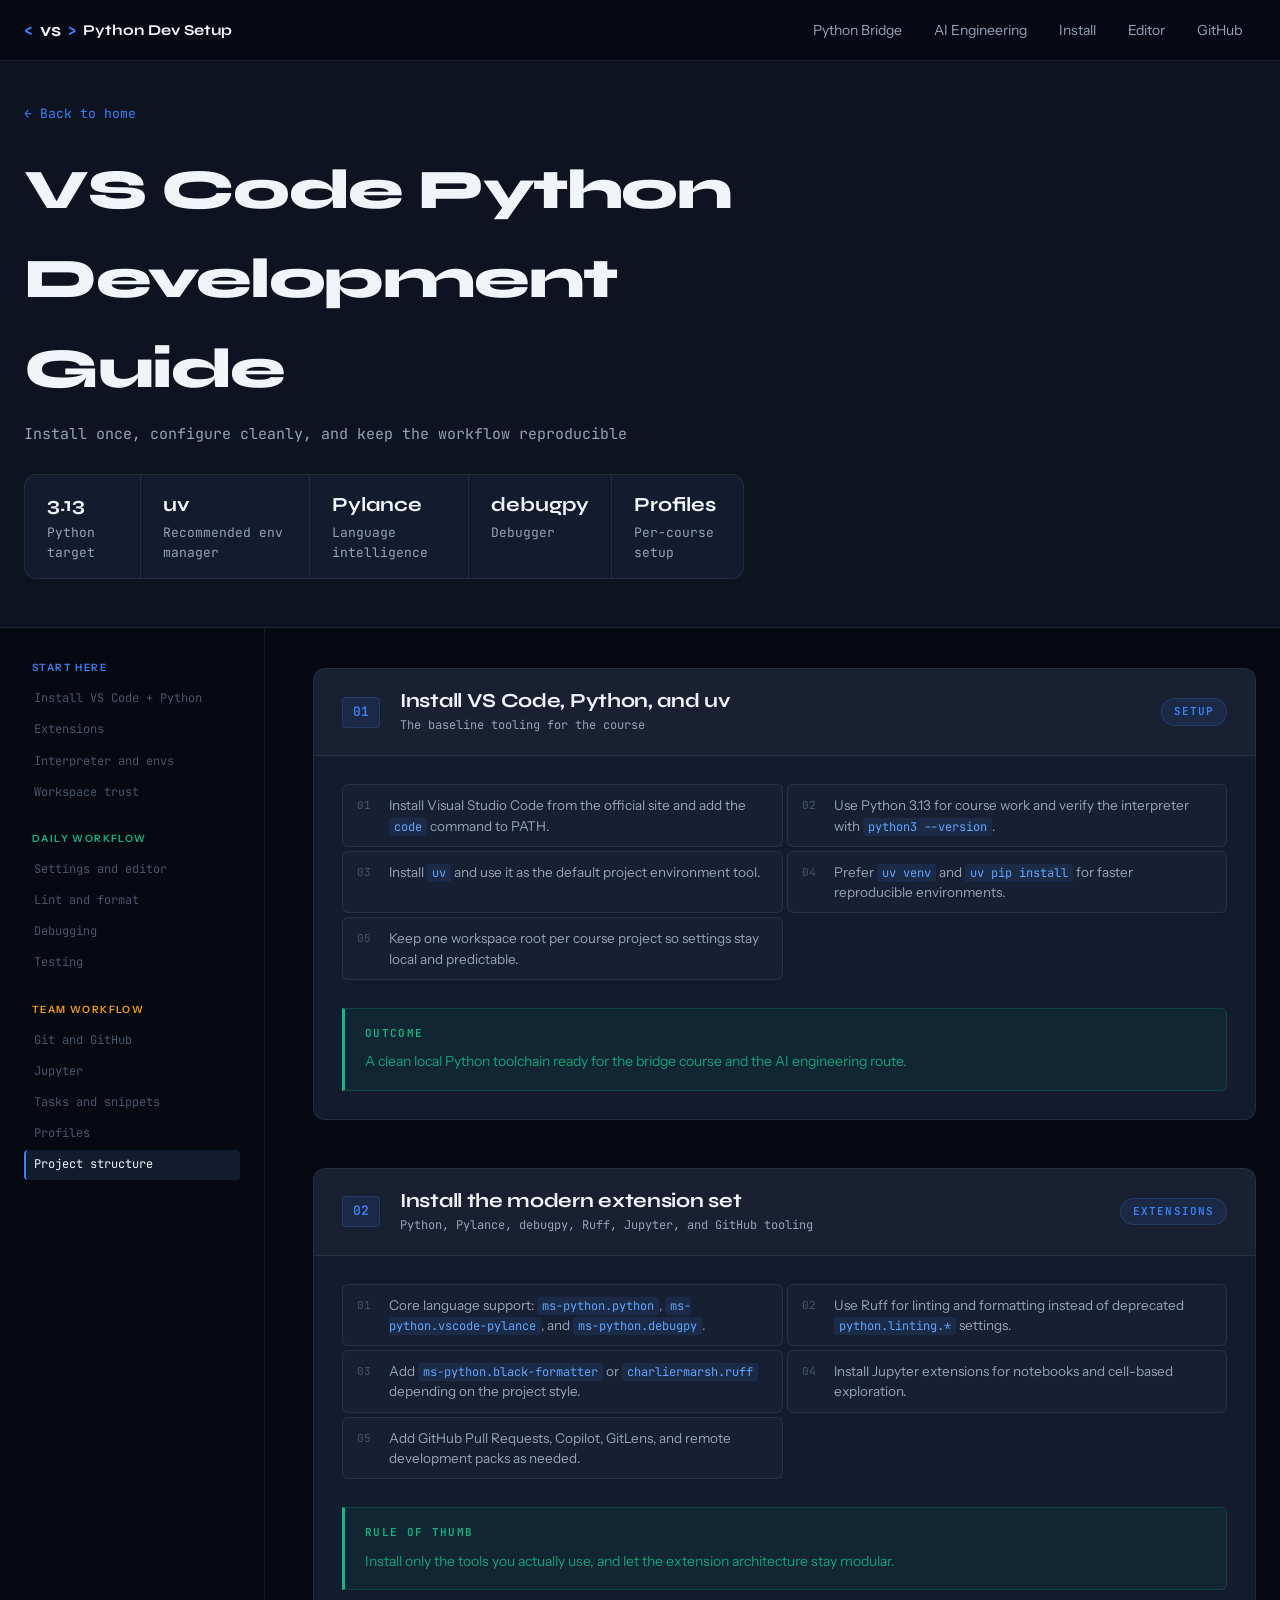
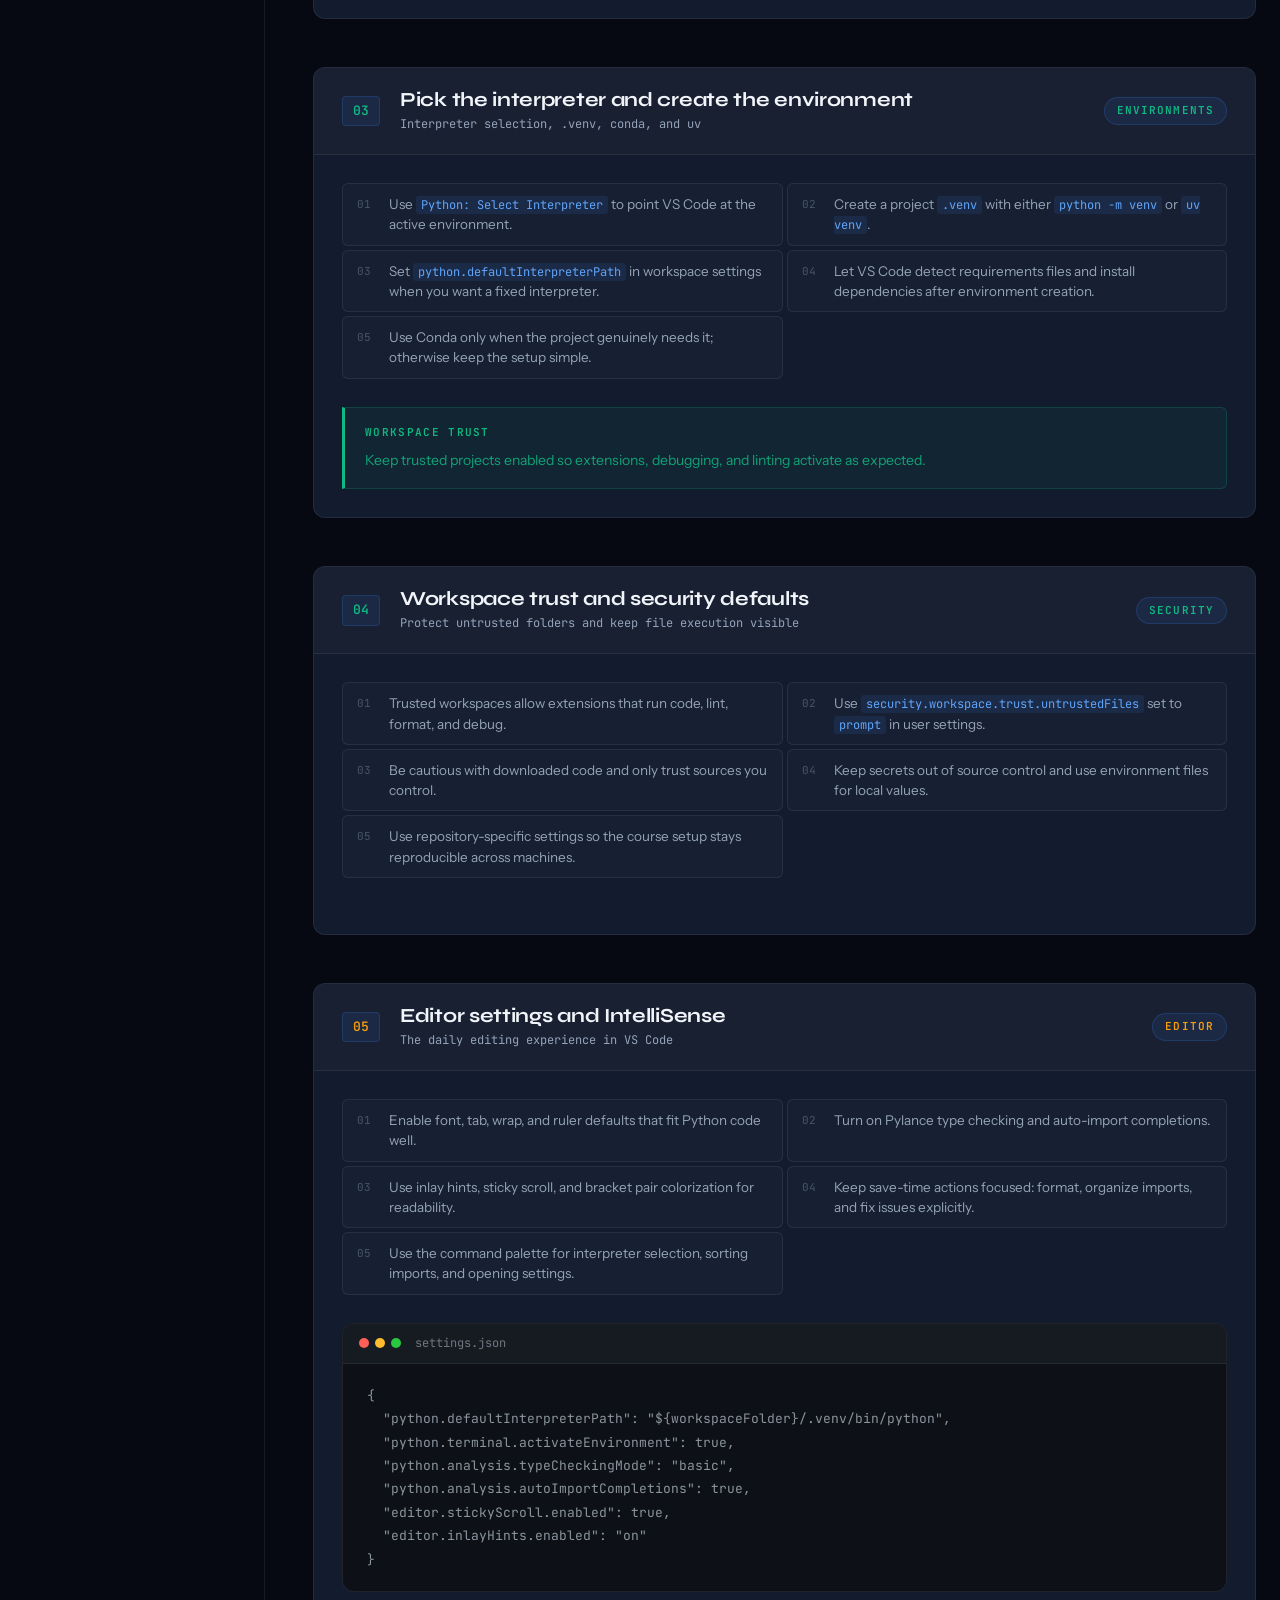
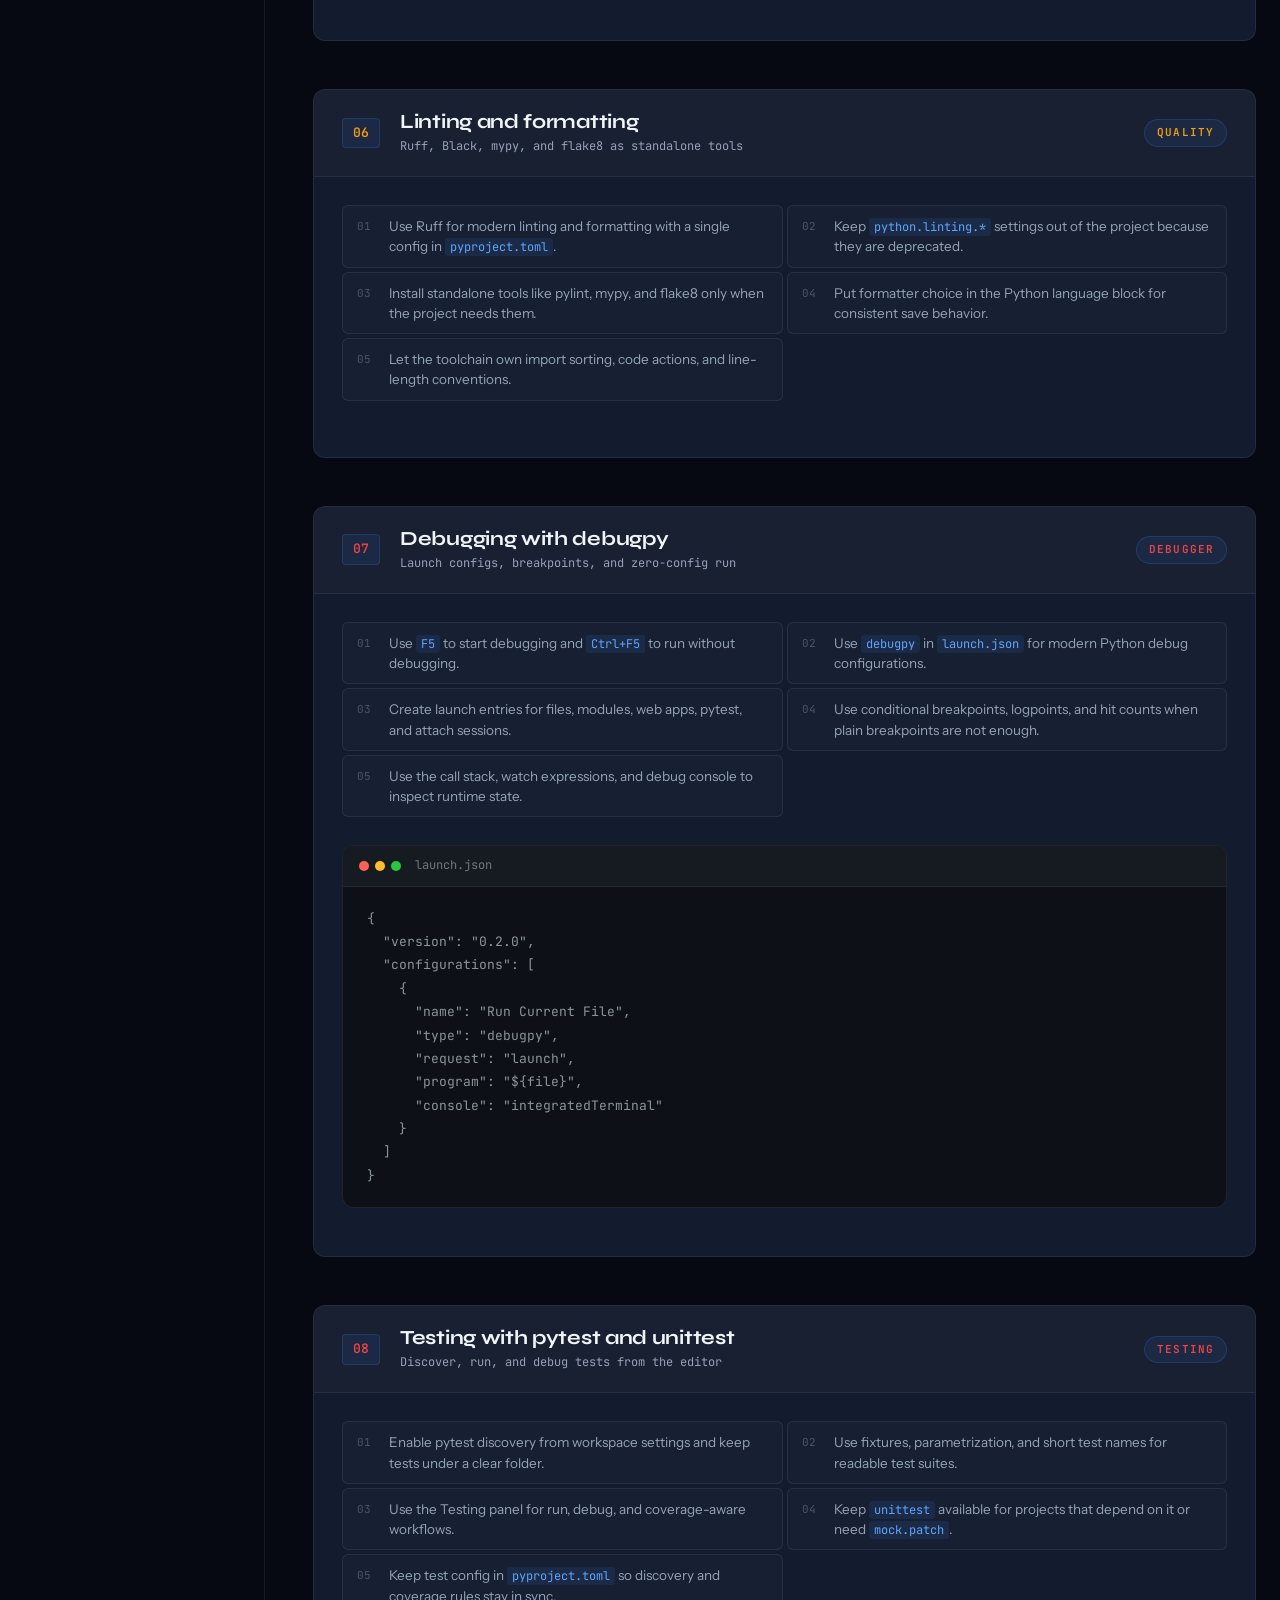
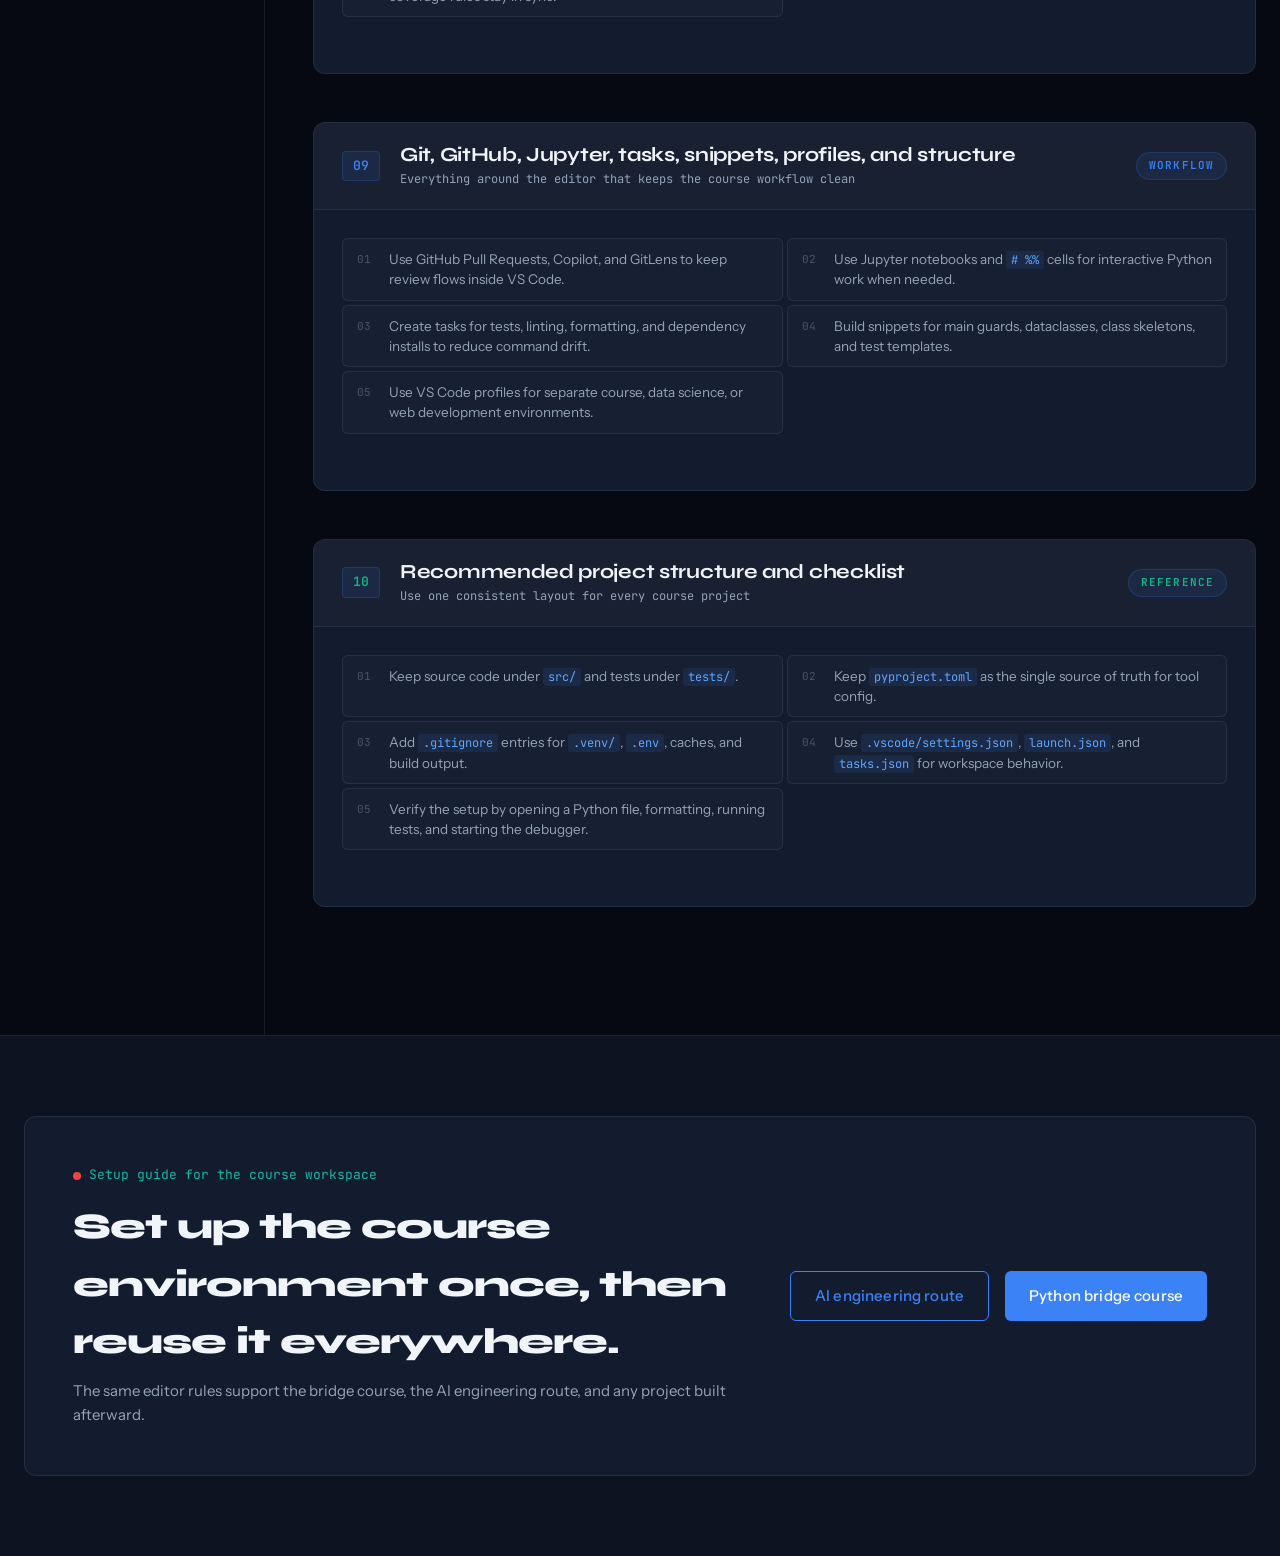
==== dev-setup/index.html @ 55ad2033 "Add AI engineering and setup routes" ====
<!DOCTYPE html>
<html lang="en">
<head>
  <meta charset="UTF-8" />
  <meta name="viewport" content="width=device-width, initial-scale=1.0" />
  <title>Development Setup Guide - VS Code and Python</title>
  <meta name="description" content="VS Code Python development setup guide covering installation, extensions, interpreter selection, settings, linting, formatting, debugging, testing, GitHub integration, Jupyter, tasks, snippets, profiles, and project structure." />
  <link rel="preconnect" href="https://fonts.googleapis.com" />
  <link href="https://fonts.googleapis.com/css2?family=Syne:wght@400;500;600;700;800&family=JetBrains+Mono:wght@300;400;500;600&family=Instrument+Sans:ital,wght@0,300;0,400;0,500;0,600;1,400&display=swap" rel="stylesheet" />
  <link rel="stylesheet" href="../styles.css" />
  <link rel="stylesheet" href="../curriculum.css" />
</head>
<body>

  <nav class="nav" id="nav">
    <div class="nav-inner">
      <a href="../index.html" class="nav-logo">
        <span class="logo-bracket">&lt;</span>vs<span class="logo-bracket">&gt;</span>
        <span class="logo-text">Python Dev Setup</span>
      </a>
      <ul class="nav-links">
        <li><a href="../index.html#curriculum">Python Bridge</a></li>
        <li><a href="../ai-engineering/">AI Engineering</a></li>
        <li><a href="#install">Install</a></li>
        <li><a href="#editor">Editor</a></li>
        <li><a href="#git">GitHub</a></li>
      </ul>
      <button class="hamburger" id="hamburger" aria-label="Toggle menu">
        <span></span><span></span><span></span>
      </button>
    </div>
  </nav>

  <div class="curr-hero">
    <div class="container">
      <div class="curr-hero-inner">
        <a href="../index.html" class="back-link">← Back to home</a>
        <h1>VS Code Python Development Guide</h1>
        <p>Install once, configure cleanly, and keep the workflow reproducible</p>
        <div class="curr-stats">
          <div class="cs"><span>3.13</span> Python target</div>
          <div class="cs"><span>uv</span> Recommended env manager</div>
          <div class="cs"><span>Pylance</span> Language intelligence</div>
          <div class="cs"><span>debugpy</span> Debugger</div>
          <div class="cs"><span>Profiles</span> Per-course setup</div>
        </div>
      </div>
    </div>
  </div>

  <div class="curr-layout">
    <aside class="curr-toc">
      <div class="toc-inner">
        <div class="toc-section">
          <div class="toc-pillar" style="--tc:#3B82F6">Start here</div>
          <a href="#install" class="toc-link">Install VS Code + Python</a>
          <a href="#extensions" class="toc-link">Extensions</a>
          <a href="#env" class="toc-link">Interpreter and envs</a>
          <a href="#trust" class="toc-link">Workspace trust</a>
        </div>
        <div class="toc-section">
          <div class="toc-pillar" style="--tc:#10B981">Daily workflow</div>
          <a href="#editor" class="toc-link">Settings and editor</a>
          <a href="#lint" class="toc-link">Lint and format</a>
          <a href="#debug" class="toc-link">Debugging</a>
          <a href="#test" class="toc-link">Testing</a>
        </div>
        <div class="toc-section">
          <div class="toc-pillar" style="--tc:#F59E0B">Team workflow</div>
          <a href="#git" class="toc-link">Git and GitHub</a>
          <a href="#jupyter" class="toc-link">Jupyter</a>
          <a href="#tasks" class="toc-link">Tasks and snippets</a>
          <a href="#profiles" class="toc-link">Profiles</a>
          <a href="#structure" class="toc-link">Project structure</a>
        </div>
      </div>
    </aside>

    <main class="curr-main">
      <div class="module" id="install">
        <div class="module-head" style="--mc:#3B82F6">
          <div class="mh-left">
            <span class="mh-num">01</span>
            <div>
              <h2>Install VS Code, Python, and uv</h2>
              <span class="mh-meta">The baseline tooling for the course</span>
            </div>
          </div>
          <span class="mh-badge" style="--mc:#3B82F6">Setup</span>
        </div>
        <div class="module-body">
          <div class="topic-list">
            <div class="topic-item"><span class="ti-n">01</span><span>Install Visual Studio Code from the official site and add the <code>code</code> command to PATH.</span></div>
            <div class="topic-item"><span class="ti-n">02</span><span>Use Python 3.13 for course work and verify the interpreter with <code>python3 --version</code>.</span></div>
            <div class="topic-item"><span class="ti-n">03</span><span>Install <code>uv</code> and use it as the default project environment tool.</span></div>
            <div class="topic-item"><span class="ti-n">04</span><span>Prefer <code>uv venv</code> and <code>uv pip install</code> for faster reproducible environments.</span></div>
            <div class="topic-item"><span class="ti-n">05</span><span>Keep one workspace root per course project so settings stay local and predictable.</span></div>
          </div>
          <div class="project-box"><div class="pb-title">Outcome</div><div class="pb-body">A clean local Python toolchain ready for the bridge course and the AI engineering route.</div></div>
        </div>
      </div>

      <div class="module" id="extensions">
        <div class="module-head" style="--mc:#3B82F6">
          <div class="mh-left">
            <span class="mh-num">02</span>
            <div>
              <h2>Install the modern extension set</h2>
              <span class="mh-meta">Python, Pylance, debugpy, Ruff, Jupyter, and GitHub tooling</span>
            </div>
          </div>
          <span class="mh-badge" style="--mc:#3B82F6">Extensions</span>
        </div>
        <div class="module-body">
          <div class="topic-list">
            <div class="topic-item"><span class="ti-n">01</span><span>Core language support: <code>ms-python.python</code>, <code>ms-python.vscode-pylance</code>, and <code>ms-python.debugpy</code>.</span></div>
            <div class="topic-item"><span class="ti-n">02</span><span>Use Ruff for linting and formatting instead of deprecated <code>python.linting.*</code> settings.</span></div>
            <div class="topic-item"><span class="ti-n">03</span><span>Add <code>ms-python.black-formatter</code> or <code>charliermarsh.ruff</code> depending on the project style.</span></div>
            <div class="topic-item"><span class="ti-n">04</span><span>Install Jupyter extensions for notebooks and cell-based exploration.</span></div>
            <div class="topic-item"><span class="ti-n">05</span><span>Add GitHub Pull Requests, Copilot, GitLens, and remote development packs as needed.</span></div>
          </div>
          <div class="project-box"><div class="pb-title">Rule of thumb</div><div class="pb-body">Install only the tools you actually use, and let the extension architecture stay modular.</div></div>
        </div>
      </div>

      <div class="module" id="env">
        <div class="module-head" style="--mc:#10B981">
          <div class="mh-left">
            <span class="mh-num">03</span>
            <div>
              <h2>Pick the interpreter and create the environment</h2>
              <span class="mh-meta">Interpreter selection, .venv, conda, and uv</span>
            </div>
          </div>
          <span class="mh-badge" style="--mc:#10B981">Environments</span>
        </div>
        <div class="module-body">
          <div class="topic-list">
            <div class="topic-item"><span class="ti-n">01</span><span>Use <code>Python: Select Interpreter</code> to point VS Code at the active environment.</span></div>
            <div class="topic-item"><span class="ti-n">02</span><span>Create a project <code>.venv</code> with either <code>python -m venv</code> or <code>uv venv</code>.</span></div>
            <div class="topic-item"><span class="ti-n">03</span><span>Set <code>python.defaultInterpreterPath</code> in workspace settings when you want a fixed interpreter.</span></div>
            <div class="topic-item"><span class="ti-n">04</span><span>Let VS Code detect requirements files and install dependencies after environment creation.</span></div>
            <div class="topic-item"><span class="ti-n">05</span><span>Use Conda only when the project genuinely needs it; otherwise keep the setup simple.</span></div>
          </div>
          <div class="project-box"><div class="pb-title">Workspace trust</div><div class="pb-body">Keep trusted projects enabled so extensions, debugging, and linting activate as expected.</div></div>
        </div>
      </div>

      <div class="module" id="trust">
        <div class="module-head" style="--mc:#10B981">
          <div class="mh-left">
            <span class="mh-num">04</span>
            <div>
              <h2>Workspace trust and security defaults</h2>
              <span class="mh-meta">Protect untrusted folders and keep file execution visible</span>
            </div>
          </div>
          <span class="mh-badge" style="--mc:#10B981">Security</span>
        </div>
        <div class="module-body">
          <div class="topic-list">
            <div class="topic-item"><span class="ti-n">01</span><span>Trusted workspaces allow extensions that run code, lint, format, and debug.</span></div>
            <div class="topic-item"><span class="ti-n">02</span><span>Use <code>security.workspace.trust.untrustedFiles</code> set to <code>prompt</code> in user settings.</span></div>
            <div class="topic-item"><span class="ti-n">03</span><span>Be cautious with downloaded code and only trust sources you control.</span></div>
            <div class="topic-item"><span class="ti-n">04</span><span>Keep secrets out of source control and use environment files for local values.</span></div>
            <div class="topic-item"><span class="ti-n">05</span><span>Use repository-specific settings so the course setup stays reproducible across machines.</span></div>
          </div>
        </div>
      </div>

      <div class="module" id="editor">
        <div class="module-head" style="--mc:#F59E0B">
          <div class="mh-left">
            <span class="mh-num">05</span>
            <div>
              <h2>Editor settings and IntelliSense</h2>
              <span class="mh-meta">The daily editing experience in VS Code</span>
            </div>
          </div>
          <span class="mh-badge" style="--mc:#F59E0B">Editor</span>
        </div>
        <div class="module-body">
          <div class="topic-list">
            <div class="topic-item"><span class="ti-n">01</span><span>Enable font, tab, wrap, and ruler defaults that fit Python code well.</span></div>
            <div class="topic-item"><span class="ti-n">02</span><span>Turn on Pylance type checking and auto-import completions.</span></div>
            <div class="topic-item"><span class="ti-n">03</span><span>Use inlay hints, sticky scroll, and bracket pair colorization for readability.</span></div>
            <div class="topic-item"><span class="ti-n">04</span><span>Keep save-time actions focused: format, organize imports, and fix issues explicitly.</span></div>
            <div class="topic-item"><span class="ti-n">05</span><span>Use the command palette for interpreter selection, sorting imports, and opening settings.</span></div>
          </div>
          <div class="code-block">
            <div class="cb-header"><span class="cb-dot r"></span><span class="cb-dot y"></span><span class="cb-dot g"></span><span class="cb-file">settings.json</span></div>
            <pre><code>{
  "python.defaultInterpreterPath": "${workspaceFolder}/.venv/bin/python",
  "python.terminal.activateEnvironment": true,
  "python.analysis.typeCheckingMode": "basic",
  "python.analysis.autoImportCompletions": true,
  "editor.stickyScroll.enabled": true,
  "editor.inlayHints.enabled": "on"
}</code></pre>
          </div>
        </div>
      </div>

      <div class="module" id="lint">
        <div class="module-head" style="--mc:#F59E0B">
          <div class="mh-left">
            <span class="mh-num">06</span>
            <div>
              <h2>Linting and formatting</h2>
              <span class="mh-meta">Ruff, Black, mypy, and flake8 as standalone tools</span>
            </div>
          </div>
          <span class="mh-badge" style="--mc:#F59E0B">Quality</span>
        </div>
        <div class="module-body">
          <div class="topic-list">
            <div class="topic-item"><span class="ti-n">01</span><span>Use Ruff for modern linting and formatting with a single config in <code>pyproject.toml</code>.</span></div>
            <div class="topic-item"><span class="ti-n">02</span><span>Keep <code>python.linting.*</code> settings out of the project because they are deprecated.</span></div>
            <div class="topic-item"><span class="ti-n">03</span><span>Install standalone tools like pylint, mypy, and flake8 only when the project needs them.</span></div>
            <div class="topic-item"><span class="ti-n">04</span><span>Put formatter choice in the Python language block for consistent save behavior.</span></div>
            <div class="topic-item"><span class="ti-n">05</span><span>Let the toolchain own import sorting, code actions, and line-length conventions.</span></div>
          </div>
        </div>
      </div>

      <div class="module" id="debug">
        <div class="module-head" style="--mc:#EF4444">
          <div class="mh-left">
            <span class="mh-num">07</span>
            <div>
              <h2>Debugging with debugpy</h2>
              <span class="mh-meta">Launch configs, breakpoints, and zero-config run</span>
            </div>
          </div>
          <span class="mh-badge" style="--mc:#EF4444">Debugger</span>
        </div>
        <div class="module-body">
          <div class="topic-list">
            <div class="topic-item"><span class="ti-n">01</span><span>Use <code>F5</code> to start debugging and <code>Ctrl+F5</code> to run without debugging.</span></div>
            <div class="topic-item"><span class="ti-n">02</span><span>Use <code>debugpy</code> in <code>launch.json</code> for modern Python debug configurations.</span></div>
            <div class="topic-item"><span class="ti-n">03</span><span>Create launch entries for files, modules, web apps, pytest, and attach sessions.</span></div>
            <div class="topic-item"><span class="ti-n">04</span><span>Use conditional breakpoints, logpoints, and hit counts when plain breakpoints are not enough.</span></div>
            <div class="topic-item"><span class="ti-n">05</span><span>Use the call stack, watch expressions, and debug console to inspect runtime state.</span></div>
          </div>
          <div class="code-block">
            <div class="cb-header"><span class="cb-dot r"></span><span class="cb-dot y"></span><span class="cb-dot g"></span><span class="cb-file">launch.json</span></div>
            <pre><code>{
  "version": "0.2.0",
  "configurations": [
    {
      "name": "Run Current File",
      "type": "debugpy",
      "request": "launch",
      "program": "${file}",
      "console": "integratedTerminal"
    }
  ]
}</code></pre>
          </div>
        </div>
      </div>

      <div class="module" id="test">
        <div class="module-head" style="--mc:#EF4444">
          <div class="mh-left">
            <span class="mh-num">08</span>
            <div>
              <h2>Testing with pytest and unittest</h2>
              <span class="mh-meta">Discover, run, and debug tests from the editor</span>
            </div>
          </div>
          <span class="mh-badge" style="--mc:#EF4444">Testing</span>
        </div>
        <div class="module-body">
          <div class="topic-list">
            <div class="topic-item"><span class="ti-n">01</span><span>Enable pytest discovery from workspace settings and keep tests under a clear folder.</span></div>
            <div class="topic-item"><span class="ti-n">02</span><span>Use fixtures, parametrization, and short test names for readable test suites.</span></div>
            <div class="topic-item"><span class="ti-n">03</span><span>Use the Testing panel for run, debug, and coverage-aware workflows.</span></div>
            <div class="topic-item"><span class="ti-n">04</span><span>Keep <code>unittest</code> available for projects that depend on it or need <code>mock.patch</code>.</span></div>
            <div class="topic-item"><span class="ti-n">05</span><span>Keep test config in <code>pyproject.toml</code> so discovery and coverage rules stay in sync.</span></div>
          </div>
        </div>
      </div>

      <div class="module" id="git">
        <div class="module-head" style="--mc:#3B82F6">
          <div class="mh-left">
            <span class="mh-num">09</span>
            <div>
              <h2>Git, GitHub, Jupyter, tasks, snippets, profiles, and structure</h2>
              <span class="mh-meta">Everything around the editor that keeps the course workflow clean</span>
            </div>
          </div>
          <span class="mh-badge" style="--mc:#3B82F6">Workflow</span>
        </div>
        <div class="module-body">
          <div class="topic-list">
            <div class="topic-item"><span class="ti-n">01</span><span>Use GitHub Pull Requests, Copilot, and GitLens to keep review flows inside VS Code.</span></div>
            <div class="topic-item"><span class="ti-n">02</span><span>Use Jupyter notebooks and <code># %%</code> cells for interactive Python work when needed.</span></div>
            <div class="topic-item"><span class="ti-n">03</span><span>Create tasks for tests, linting, formatting, and dependency installs to reduce command drift.</span></div>
            <div class="topic-item"><span class="ti-n">04</span><span>Build snippets for main guards, dataclasses, class skeletons, and test templates.</span></div>
            <div class="topic-item"><span class="ti-n">05</span><span>Use VS Code profiles for separate course, data science, or web development environments.</span></div>
          </div>
        </div>
      </div>

      <div class="module" id="structure">
        <div class="module-head" style="--mc:#10B981">
          <div class="mh-left">
            <span class="mh-num">10</span>
            <div>
              <h2>Recommended project structure and checklist</h2>
              <span class="mh-meta">Use one consistent layout for every course project</span>
            </div>
          </div>
          <span class="mh-badge" style="--mc:#10B981">Reference</span>
        </div>
        <div class="module-body">
          <div class="topic-list">
            <div class="topic-item"><span class="ti-n">01</span><span>Keep source code under <code>src/</code> and tests under <code>tests/</code>.</span></div>
            <div class="topic-item"><span class="ti-n">02</span><span>Keep <code>pyproject.toml</code> as the single source of truth for tool config.</span></div>
            <div class="topic-item"><span class="ti-n">03</span><span>Add <code>.gitignore</code> entries for <code>.venv/</code>, <code>.env</code>, caches, and build output.</span></div>
            <div class="topic-item"><span class="ti-n">04</span><span>Use <code>.vscode/settings.json</code>, <code>launch.json</code>, and <code>tasks.json</code> for workspace behavior.</span></div>
            <div class="topic-item"><span class="ti-n">05</span><span>Verify the setup by opening a Python file, formatting, running tests, and starting the debugger.</span></div>
          </div>
        </div>
      </div>
    </main>
  </div>

  <section class="curr-cta">
    <div class="container">
      <div class="cta-block">
        <div class="cta-left">
          <div class="cta-live"><span class="live-dot"></span>Setup guide for the course workspace</div>
          <h2 class="cta-title">Set up the course environment once, then reuse it everywhere.</h2>
          <p class="cta-sub">The same editor rules support the bridge course, the AI engineering route, and any project built afterward.</p>
        </div>
        <div class="cta-contacts">
          <a href="../ai-engineering/" class="btn btn-outline">AI engineering route</a>
          <a href="../curriculum.html" class="btn btn-primary">Python bridge course</a>
        </div>
      </div>
    </div>
  </section>

  <script src="../main.js"></script>
</body>
</html>
---- styles.css ----
/* ── RESET & BASE ─────────────────────────────────── */
*, *::before, *::after { box-sizing: border-box; margin: 0; padding: 0; }

:root {
  --bg:       #060912;
  --bg2:      #0D1321;
  --bg3:      #111827;
  --surface:  #131C2E;
  --surf2:    #1A2540;
  --blue:     #3B82F6;
  --blue2:    #60A5FA;
  --blue3:    #BFDBFE;
  --teal:     #14B8A6;
  --green:    #10B981;
  --amber:    #F59E0B;
  --red:      #EF4444;
  --purple:   #8B5CF6;
  --white:    #F1F5F9;
  --gray:     #94A3B8;
  --gray2:    #475569;
  --border:   rgba(255,255,255,0.07);
  --border2:  rgba(255,255,255,0.12);
  --font-sans: 'Instrument Sans', sans-serif;
  --font-display: 'Syne', sans-serif;
  --font-mono: 'JetBrains Mono', monospace;
  --radius:   12px;
  --radius-sm: 6px;
  --trans: 0.2s ease;
}

html { scroll-behavior: smooth; font-size: 16px; }

body {
  background: var(--bg);
  color: var(--white);
  font-family: var(--font-sans);
  font-weight: 400;
  line-height: 1.6;
  overflow-x: hidden;
}

.container {
  max-width: 1280px;
  margin: 0 auto;
  padding: 0 24px;
}

a { color: inherit; text-decoration: none; }

/* ── NAV ──────────────────────────────────────────── */
.nav {
  position: fixed;
  top: 0; left: 0; right: 0;
  z-index: 1000;
  background: rgba(6, 9, 18, 0.85);
  backdrop-filter: blur(20px);
  border-bottom: 1px solid var(--border);
  transition: background var(--trans);
}

.nav-inner {
  display: flex;
  align-items: center;
  justify-content: space-between;
  height: 60px;
  max-width: 1280px;
  margin: 0 auto;
  padding: 0 24px;
}

.nav-logo {
  font-family: var(--font-display);
  font-weight: 700;
  font-size: 18px;
  color: var(--white);
  display: flex;
  align-items: center;
  gap: 6px;
}
.logo-bracket { color: var(--blue); }
.logo-text { color: var(--white); font-size: 15px; }

.nav-links {
  display: flex;
  align-items: center;
  gap: 4px;
  list-style: none;
}
.nav-links a {
  font-size: 14px;
  color: var(--gray);
  padding: 6px 14px;
  border-radius: var(--radius-sm);
  transition: color var(--trans), background var(--trans);
}
.nav-links a:hover { color: var(--white); background: var(--surf2); }

.nav-cta {
  background: var(--blue) !important;
  color: var(--white) !important;
  font-weight: 500;
}
.nav-cta:hover { background: #2563EB !important; }

.hamburger {
  display: none;
  flex-direction: column;
  gap: 4px;
  background: none;
  border: none;
  cursor: pointer;
  padding: 6px;
}
.hamburger span {
  display: block;
  width: 22px;
  height: 2px;
  background: var(--white);
  border-radius: 2px;
  transition: var(--trans);
}

/* ── HERO ─────────────────────────────────────────── */
.hero {
  position: relative;
  min-height: 100vh;
  display: flex;
  align-items: center;
  padding: 100px 0 60px;
  overflow: hidden;
}

.hero-bg {
  position: absolute;
  inset: 0;
  z-index: 0;
}

.code-rain {
  position: absolute;
  inset: 0;
  opacity: 0.04;
  font-family: var(--font-mono);
  font-size: 13px;
  color: var(--blue);
  overflow: hidden;
  user-select: none;
  pointer-events: none;
}

.hero-gradient {
  position: absolute;
  inset: 0;
  background:
    radial-gradient(ellipse 60% 50% at 70% 50%, rgba(59,130,246,0.08) 0%, transparent 70%),
    radial-gradient(ellipse 40% 60% at 10% 80%, rgba(16,185,129,0.05) 0%, transparent 60%);
}

.hero > .container {
  position: relative;
  z-index: 1;
  display: grid;
  grid-template-columns: 1fr 1fr;
  gap: 60px;
  align-items: center;
  width: 100%;
  max-width: 1280px;
  padding: 0 24px;
  margin: 0 auto;
}

.hero-badge {
  display: inline-flex;
  align-items: center;
  gap: 8px;
  font-size: 13px;
  font-family: var(--font-mono);
  color: var(--teal);
  border: 1px solid rgba(20,184,166,0.3);
  background: rgba(20,184,166,0.08);
  padding: 6px 14px;
  border-radius: 20px;
  margin-bottom: 20px;
  letter-spacing: 0.04em;
}
.badge-dot {
  width: 8px; height: 8px;
  background: var(--teal);
  border-radius: 50%;
  animation: blink 2s ease-in-out infinite;
}
@keyframes blink { 0%,100%{opacity:1} 50%{opacity:0.3} }

.hero-title {
  font-family: var(--font-display);
  font-weight: 800;
  font-size: clamp(48px, 6vw, 80px);
  line-height: 0.95;
  letter-spacing: -2px;
  margin-bottom: 20px;
  color: var(--white);
}
.title-accent { color: var(--blue); }
.title-outline {
  -webkit-text-stroke: 2px var(--white);
  color: transparent;
}

.hero-sub {
  font-size: 17px;
  color: var(--gray);
  line-height: 1.7;
  max-width: 460px;
  margin-bottom: 32px;
}

.hero-stats {
  display: flex;
  align-items: center;
  gap: 0;
  margin-bottom: 32px;
  background: var(--surface);
  border: 1px solid var(--border);
  border-radius: var(--radius);
  overflow: hidden;
  width: fit-content;
}
.hstat {
  padding: 16px 24px;
  text-align: center;
}
.hstat-v {
  display: block;
  font-family: var(--font-display);
  font-weight: 800;
  font-size: 28px;
  color: var(--white);
  line-height: 1;
  margin-bottom: 2px;
}
.hstat-l {
  font-size: 11px;
  color: var(--gray);
  letter-spacing: 0.06em;
  text-transform: uppercase;
}
.hstat-div {
  width: 1px;
  height: 40px;
  background: var(--border);
  flex-shrink: 0;
}

.hero-ctas {
  display: flex;
  gap: 12px;
  flex-wrap: wrap;
}

/* ── CODE WINDOW ──────────────────────────────────── */
.hero-code {
  position: relative;
}

.code-window {
  background: #0D1117;
  border: 1px solid var(--border2);
  border-radius: var(--radius);
  overflow: hidden;
  box-shadow:
    0 0 0 1px rgba(59,130,246,0.1),
    0 40px 80px rgba(0,0,0,0.6);
}

.code-titlebar {
  display: flex;
  align-items: center;
  gap: 6px;
  padding: 12px 16px;
  background: #161B22;
  border-bottom: 1px solid rgba(255,255,255,0.06);
}
.dot { width: 12px; height: 12px; border-radius: 50%; }
.dot-r { background: #FF5F57; }
.dot-y { background: #FEBC2E; }
.dot-g { background: #28C840; }
.code-filename {
  margin-left: 8px;
  font-family: var(--font-mono);
  font-size: 12px;
  color: var(--gray);
}

.code-body {
  padding: 24px;
  font-family: var(--font-mono);
  font-size: 13px;
  line-height: 1.8;
  color: #8B949E;
  min-height: 320px;
  position: relative;
}
.code-body code { white-space: pre; }

.code-cursor {
  display: inline-block;
  width: 2px;
  height: 1.2em;
  background: var(--blue);
  animation: cursorBlink 1s step-end infinite;
  vertical-align: text-bottom;
  margin-left: 1px;
}
@keyframes cursorBlink { 0%,100%{opacity:1} 50%{opacity:0} }

/* Syntax highlighting in code blocks */
.kw  { color: #FF7B72; }
.fn  { color: #79C0FF; }
.st  { color: #A5D6FF; }
.cm  { color: #6E7681; font-style: italic; }
.num { color: #FFA657; }
.cl  { color: #FFA657; }

/* ── BUTTONS ──────────────────────────────────────── */
.btn {
  display: inline-flex;
  align-items: center;
  justify-content: center;
  padding: 12px 24px;
  border-radius: var(--radius-sm);
  font-size: 15px;
  font-weight: 500;
  font-family: var(--font-sans);
  cursor: pointer;
  transition: all var(--trans);
  border: none;
  letter-spacing: 0.01em;
}
.btn-primary {
  background: var(--blue);
  color: white;
}
.btn-primary:hover { background: #2563EB; transform: translateY(-1px); }
.btn-ghost {
  background: transparent;
  color: var(--white);
  border: 1px solid var(--border2);
}
.btn-ghost:hover { background: var(--surf2); }
.btn-outline {
  background: transparent;
  color: var(--blue);
  border: 1px solid var(--blue);
}
.btn-outline:hover { background: rgba(59,130,246,0.1); }
.btn-lg { padding: 14px 32px; font-size: 16px; }

/* ── TICKER ───────────────────────────────────────── */
.ticker-wrap {
  background: var(--surface);
  border-top: 1px solid var(--border);
  border-bottom: 1px solid var(--border);
  padding: 14px 0;
  overflow: hidden;
}
.ticker {
  display: flex;
  gap: 24px;
  white-space: nowrap;
  animation: ticker 40s linear infinite;
  font-family: var(--font-mono);
  font-size: 13px;
  color: var(--gray);
  letter-spacing: 0.04em;
}
.ticker-dot { color: var(--blue); }
@keyframes ticker { from { transform: translateX(0); } to { transform: translateX(-50%); } }

/* ── SECTIONS ─────────────────────────────────────── */
.section { padding: 100px 0; }
.section-dark { background: var(--bg2); }

.section-header {
  text-align: center;
  max-width: 640px;
  margin: 0 auto 64px;
}
.section-tag {
  font-family: var(--font-mono);
  font-size: 13px;
  color: var(--blue);
  letter-spacing: 0.1em;
  margin-bottom: 12px;
}
.section-title {
  font-family: var(--font-display);
  font-weight: 800;
  font-size: clamp(32px, 4vw, 48px);
  letter-spacing: -1px;
  color: var(--white);
  margin-bottom: 16px;
  line-height: 1.1;
}
.section-sub {
  font-size: 16px;
  color: var(--gray);
  line-height: 1.7;
}

/* ── PILLARS ──────────────────────────────────────── */
.pillars { display: flex; flex-direction: column; gap: 40px; }

.pillar-header {
  display: flex;
  align-items: center;
  gap: 20px;
  margin-bottom: 20px;
}
.pillar-num {
  font-family: var(--font-display);
  font-weight: 800;
  font-size: 48px;
  color: var(--pillar-color);
  opacity: 0.25;
  line-height: 1;
  min-width: 60px;
}
.pillar-info h3 {
  font-family: var(--font-display);
  font-weight: 700;
  font-size: 22px;
  color: var(--white);
  margin-bottom: 4px;
}
.pillar-info span {
  font-size: 13px;
  color: var(--gray);
  font-family: var(--font-mono);
}

.pillar-modules {
  display: grid;
  grid-template-columns: repeat(4, 1fr);
  gap: 12px;
  padding-left: 80px;
}

.module-card {
  display: flex;
  align-items: flex-start;
  gap: 12px;
  background: var(--surface);
  border: 1px solid var(--border);
  border-radius: var(--radius);
  padding: 16px;
  transition: all var(--trans);
  cursor: pointer;
}
.module-card:hover {
  border-color: var(--border2);
  background: var(--surf2);
  transform: translateY(-2px);
}
.mod-num {
  font-family: var(--font-mono);
  font-size: 11px;
  color: var(--blue);
  white-space: nowrap;
  padding-top: 2px;
  min-width: 28px;
}
.mod-title {
  font-size: 13px;
  font-weight: 500;
  color: var(--white);
  margin-bottom: 8px;
  line-height: 1.4;
}
.mod-tags {
  display: flex;
  flex-wrap: wrap;
  gap: 4px;
}
.mod-tags span {
  font-family: var(--font-mono);
  font-size: 10px;
  color: var(--gray);
  background: rgba(255,255,255,0.05);
  padding: 2px 6px;
  border-radius: 4px;
}

.curriculum-cta { text-align: center; margin-top: 48px; }

/* ── ROUTE CARDS ─────────────────────────────────── */
.route-grid {
  display: grid;
  grid-template-columns: repeat(3, 1fr);
  gap: 20px;
}
.route-card {
  display: block;
  background: var(--surface);
  border: 1px solid var(--border);
  border-radius: var(--radius);
  padding: 28px;
  transition: transform var(--trans), border-color var(--trans), background var(--trans);
}
.route-card:hover {
  transform: translateY(-2px);
  border-color: var(--border2);
  background: var(--surf2);
}
.route-card--featured {
  border-color: var(--blue);
  background: linear-gradient(135deg, rgba(59,130,246,0.08), var(--surface));
}
.route-eyebrow {
  font-family: var(--font-mono);
  font-size: 11px;
  letter-spacing: 0.12em;
  text-transform: uppercase;
  color: var(--blue);
  margin-bottom: 12px;
}
.route-title {
  font-family: var(--font-display);
  font-weight: 700;
  font-size: 22px;
  line-height: 1.2;
  color: var(--white);
  margin-bottom: 12px;
}
.route-copy {
  font-size: 14px;
  color: var(--gray);
  line-height: 1.65;
  margin-bottom: 18px;
}
.route-meta {
  font-family: var(--font-mono);
  font-size: 12px;
  color: var(--gray2);
}

/* ── DUNDER GRID ──────────────────────────────────── */
.dunder-grid {
  display: grid;
  grid-template-columns: repeat(auto-fit, minmax(280px, 1fr));
  gap: 20px;
}
.dunder-group {
  background: var(--surface);
  border: 1px solid var(--border);
  border-radius: var(--radius);
  padding: 20px;
}
.dg-label {
  font-family: var(--font-mono);
  font-size: 11px;
  letter-spacing: 0.12em;
  text-transform: uppercase;
  color: var(--amber);
  margin-bottom: 12px;
}
.dunder-pills {
  display: flex;
  flex-wrap: wrap;
  gap: 6px;
}
.dunder-pills span {
  font-family: var(--font-mono);
  font-size: 12px;
  color: var(--blue2);
  background: rgba(59,130,246,0.1);
  border: 1px solid rgba(59,130,246,0.2);
  padding: 4px 10px;
  border-radius: 4px;
  transition: all var(--trans);
}
.dunder-pills span:hover {
  background: rgba(59,130,246,0.2);
  color: var(--white);
}

/* ── TRAINERS ─────────────────────────────────────── */
.trainers-grid {
  display: grid;
  grid-template-columns: 1fr 1fr;
  gap: 28px;
}
.trainer-card {
  background: var(--surface);
  border: 1px solid var(--border);
  border-radius: var(--radius);
  padding: 32px;
  display: flex;
  gap: 24px;
  transition: border-color var(--trans);
}
.trainer-card:hover { border-color: var(--border2); }
.trainer-avatar {
  width: 72px;
  height: 72px;
  border-radius: 50%;
  display: flex;
  align-items: center;
  justify-content: center;
  font-family: var(--font-display);
  font-weight: 800;
  font-size: 22px;
  color: white;
  flex-shrink: 0;
}
.trainer-info h3 {
  font-family: var(--font-display);
  font-weight: 700;
  font-size: 20px;
  color: var(--white);
  margin-bottom: 4px;
}
.trainer-role {
  font-size: 14px;
  color: var(--blue);
  font-weight: 500;
  margin-bottom: 2px;
}
.trainer-exp {
  font-size: 13px;
  color: var(--gray);
  font-family: var(--font-mono);
  margin-bottom: 12px;
}
.trainer-bio {
  font-size: 14px;
  color: var(--gray);
  line-height: 1.6;
  margin-bottom: 16px;
}
.trainer-contact {
  display: flex;
  align-items: center;
  gap: 8px;
  font-family: var(--font-mono);
  font-size: 14px;
  color: var(--white);
}
.contact-icon { font-size: 14px; }

/* ── PRICING ──────────────────────────────────────── */
.pricing-grid {
  display: grid;
  grid-template-columns: 1fr 1fr 1fr;
  gap: 20px;
  align-items: start;
  margin-bottom: 24px;
}
.pricing-card {
  background: var(--surface);
  border: 1px solid var(--border);
  border-radius: var(--radius);
  padding: 32px;
  position: relative;
  transition: all var(--trans);
}
.pricing-card:hover { border-color: var(--border2); }
.pricing-card--featured {
  border-color: var(--blue);
  background: linear-gradient(135deg, rgba(59,130,246,0.08), var(--surface));
}
.pc-featured-badge {
  position: absolute;
  top: -12px;
  left: 50%;
  transform: translateX(-50%);
  background: var(--blue);
  color: white;
  font-size: 11px;
  font-weight: 600;
  padding: 4px 16px;
  border-radius: 20px;
  letter-spacing: 0.04em;
  white-space: nowrap;
}
.pc-tier {
  font-family: var(--font-mono);
  font-size: 12px;
  letter-spacing: 0.12em;
  text-transform: uppercase;
  color: var(--gray);
  margin-bottom: 12px;
}
.pc-price {
  font-family: var(--font-display);
  font-weight: 800;
  font-size: 40px;
  color: var(--white);
  margin-bottom: 4px;
}
.pc-emi {
  font-size: 13px;
  color: var(--gray);
  margin-bottom: 24px;
  font-family: var(--font-mono);
}
.pc-features {
  list-style: none;
  display: flex;
  flex-direction: column;
  gap: 10px;
  margin-bottom: 28px;
}
.pc-features li {
  font-size: 14px;
  color: var(--gray);
  padding-left: 18px;
  position: relative;
  line-height: 1.4;
}
.pc-features li::before {
  content: '→';
  position: absolute;
  left: 0;
  color: var(--blue);
  font-size: 12px;
}
.pricing-card--featured .pc-features li::before { color: var(--teal); }

.isa-note {
  text-align: center;
  font-family: var(--font-mono);
  font-size: 13px;
  color: var(--teal);
  border: 1px dashed rgba(20,184,166,0.4);
  background: rgba(20,184,166,0.05);
  padding: 12px 24px;
  border-radius: var(--radius-sm);
}

/* ── CONTACT CTA ──────────────────────────────────── */
.cta-block {
  background: var(--surface);
  border: 1px solid var(--border);
  border-radius: var(--radius);
  padding: 48px;
  display: flex;
  justify-content: space-between;
  align-items: center;
  gap: 40px;
}
.cta-live {
  display: flex;
  align-items: center;
  gap: 8px;
  font-family: var(--font-mono);
  font-size: 13px;
  color: var(--teal);
  margin-bottom: 12px;
}
.live-dot {
  width: 8px; height: 8px;
  background: var(--red);
  border-radius: 50%;
  animation: livePulse 1.5s ease-in-out infinite;
}
@keyframes livePulse { 0%,100%{box-shadow:0 0 0 0 rgba(239,68,68,0.4)} 50%{box-shadow:0 0 0 8px rgba(239,68,68,0)} }

.cta-title {
  font-family: var(--font-display);
  font-weight: 800;
  font-size: 36px;
  letter-spacing: -1px;
  color: var(--white);
  margin-bottom: 8px;
}
.cta-sub { font-size: 15px; color: var(--gray); }
.cta-contacts { display: flex; gap: 16px; flex-shrink: 0; }
.contact-card {
  display: flex;
  align-items: center;
  gap: 14px;
  background: var(--surf2);
  border: 1px solid var(--border2);
  border-radius: var(--radius);
  padding: 16px 20px;
}
.cc-avatar {
  width: 44px; height: 44px;
  border-radius: 50%;
  display: flex;
  align-items: center;
  justify-content: center;
  font-family: var(--font-display);
  font-weight: 700;
  font-size: 15px;
  color: white;
  flex-shrink: 0;
}
.cc-name {
  font-size: 13px;
  font-weight: 500;
  color: var(--white);
  margin-bottom: 4px;
}
.cc-phone {
  font-family: var(--font-mono);
  font-size: 14px;
  font-weight: 600;
  color: var(--blue2);
  transition: color var(--trans);
}
.cc-phone:hover { color: var(--white); }

/* ── FOOTER ───────────────────────────────────────── */
.footer {
  background: var(--bg2);
  border-top: 1px solid var(--border);
  padding: 32px 0;
}
.footer-inner {
  display: flex;
  align-items: center;
  justify-content: space-between;
  gap: 24px;
  flex-wrap: wrap;
}
.footer-brand {
  font-family: var(--font-display);
  font-weight: 700;
  font-size: 15px;
  color: var(--white);
}
.footer-links { display: flex; gap: 4px; }
.footer-links a {
  font-size: 14px;
  color: var(--gray);
  padding: 4px 12px;
  border-radius: 4px;
  transition: color var(--trans);
}
.footer-links a:hover { color: var(--white); }
.footer-copy { font-size: 13px; color: var(--gray2); }

/* ── RESPONSIVE ───────────────────────────────────── */
@media (max-width: 1024px) {
  .pillar-modules { grid-template-columns: repeat(2, 1fr); }
  .pricing-grid { grid-template-columns: 1fr 1fr; }
  .trainers-grid { grid-template-columns: 1fr; }
}

@media (max-width: 768px) {
  .hero > .container {
    grid-template-columns: 1fr;
    gap: 40px;
  }
  .hero-code { order: -1; }
  .hero-title { font-size: 48px; }
  .hero-stats { flex-wrap: wrap; }
  .pillar-modules {
    grid-template-columns: 1fr;
    padding-left: 0;
  }
  .pillar-header { flex-direction: column; align-items: flex-start; gap: 8px; }
  .pillar-num { font-size: 32px; }
  .route-grid { grid-template-columns: 1fr; }
  .pricing-grid { grid-template-columns: 1fr; }
  .cta-block { flex-direction: column; }
  .cta-contacts { flex-direction: column; width: 100%; }
  .contact-card { width: 100%; }
  .nav-links { display: none; }
  .hamburger { display: flex; }
  .nav-links.open {
    display: flex;
    flex-direction: column;
    position: absolute;
    top: 60px; left: 0; right: 0;
    background: var(--bg2);
    border-bottom: 1px solid var(--border);
    padding: 16px;
    gap: 8px;
  }
  .dunder-grid { grid-template-columns: 1fr; }
  .footer-inner { flex-direction: column; text-align: center; }
}
---- curriculum.css ----
/* ── CURRICULUM PAGE ─────────────────────────────── */

.curr-hero {
  background: var(--bg2);
  border-bottom: 1px solid var(--border);
  padding: 100px 0 48px;
}
.curr-hero-inner { max-width: 720px; }
.back-link {
  font-family: var(--font-mono);
  font-size: 13px;
  color: var(--blue);
  display: inline-flex;
  align-items: center;
  gap: 6px;
  margin-bottom: 20px;
  transition: gap var(--trans);
}
.back-link:hover { gap: 10px; }
.curr-hero h1 {
  font-family: var(--font-display);
  font-weight: 800;
  font-size: clamp(36px, 5vw, 56px);
  letter-spacing: -1.5px;
  color: var(--white);
  margin-bottom: 8px;
}
.curr-hero p {
  font-family: var(--font-mono);
  font-size: 15px;
  color: var(--gray);
  margin-bottom: 28px;
}
.curr-stats {
  display: flex;
  gap: 0;
  background: var(--surface);
  border: 1px solid var(--border);
  border-radius: var(--radius);
  width: fit-content;
  overflow: hidden;
}
.cs {
  padding: 14px 22px;
  font-family: var(--font-mono);
  font-size: 13px;
  color: var(--gray);
  border-right: 1px solid var(--border);
}
.cs:last-child { border-right: none; }
.cs span {
  font-family: var(--font-display);
  font-weight: 700;
  font-size: 20px;
  color: var(--white);
  display: block;
  margin-bottom: 2px;
}

/* ── TWO-COLUMN LAYOUT ─────────────────────────── */
.curr-layout {
  display: grid;
  grid-template-columns: 240px 1fr;
  gap: 0;
  max-width: 1280px;
  margin: 0 auto;
  padding: 0 24px;
  min-height: 100vh;
}

/* ── TOC SIDEBAR ─────────────────────────────────── */
.curr-toc {
  position: relative;
}
.toc-inner {
  position: sticky;
  top: 80px;
  padding: 32px 24px 32px 0;
  max-height: calc(100vh - 80px);
  overflow-y: auto;
}
.toc-inner::-webkit-scrollbar { width: 3px; }
.toc-inner::-webkit-scrollbar-track { background: transparent; }
.toc-inner::-webkit-scrollbar-thumb { background: var(--gray2); border-radius: 2px; }

.toc-section { margin-bottom: 24px; }
.toc-pillar {
  font-size: 10px;
  font-weight: 600;
  letter-spacing: 0.14em;
  text-transform: uppercase;
  color: var(--tc, var(--blue));
  margin-bottom: 8px;
  padding-left: 8px;
}
.toc-link {
  display: block;
  font-family: var(--font-mono);
  font-size: 12px;
  color: var(--gray2);
  padding: 5px 8px;
  border-radius: 4px;
  border-left: 2px solid transparent;
  transition: all var(--trans);
  margin-bottom: 2px;
}
.toc-link:hover {
  color: var(--white);
  background: var(--surface);
  border-left-color: var(--blue);
}
.toc-link.active {
  color: var(--white);
  border-left-color: var(--blue);
  background: var(--surface);
}

/* ── MAIN CONTENT ─────────────────────────────────── */
.curr-main {
  border-left: 1px solid var(--border);
  padding: 40px 0 80px 48px;
}

/* ── PILLAR DIVIDER ────────────────────────────────── */
.pillar-divider {
  display: flex;
  align-items: center;
  gap: 16px;
  margin: 48px 0 32px;
  color: var(--pc, var(--blue));
  font-family: var(--font-mono);
  font-size: 12px;
  letter-spacing: 0.08em;
  text-transform: uppercase;
}
.pillar-divider::before {
  content: '';
  height: 2px;
  width: 32px;
  background: var(--pc, var(--blue));
  flex-shrink: 0;
}
.pillar-divider::after {
  content: '';
  flex: 1;
  height: 1px;
  background: var(--border);
}
.pillar-divider:first-of-type { margin-top: 0; }

/* ── MODULE CARD ──────────────────────────────────── */
.module {
  margin-bottom: 48px;
  background: var(--surface);
  border: 1px solid var(--border);
  border-radius: var(--radius);
  overflow: hidden;
  scroll-margin-top: 80px;
}

.module-head {
  display: flex;
  align-items: center;
  justify-content: space-between;
  padding: 20px 28px;
  background: rgba(255,255,255,0.02);
  border-bottom: 1px solid var(--border);
  gap: 16px;
}
.mh-left {
  display: flex;
  align-items: center;
  gap: 20px;
}
.mh-num {
  font-family: var(--font-mono);
  font-size: 13px;
  font-weight: 600;
  color: var(--mc, var(--blue));
  background: rgba(var(--blue-rgb, 59,130,246), 0.1);
  border: 1px solid rgba(var(--blue-rgb, 59,130,246), 0.2);
  padding: 4px 10px;
  border-radius: 4px;
  white-space: nowrap;
}
.module-head h2 {
  font-family: var(--font-display);
  font-weight: 700;
  font-size: 20px;
  color: var(--white);
  letter-spacing: -0.3px;
  line-height: 1.2;
}
.mh-meta {
  font-family: var(--font-mono);
  font-size: 12px;
  color: var(--gray);
  display: block;
  margin-top: 3px;
}
.mh-badge {
  font-family: var(--font-mono);
  font-size: 11px;
  font-weight: 600;
  letter-spacing: 0.1em;
  text-transform: uppercase;
  color: var(--mc, var(--blue));
  background: rgba(59,130,246,0.1);
  border: 1px solid rgba(59,130,246,0.2);
  padding: 4px 12px;
  border-radius: 20px;
  flex-shrink: 0;
}

.module-body {
  padding: 28px;
}

/* ── TOPIC LIST ───────────────────────────────────── */
.topic-list {
  display: grid;
  grid-template-columns: 1fr 1fr;
  gap: 4px;
  margin-bottom: 28px;
}
.topic-item {
  display: flex;
  align-items: flex-start;
  gap: 12px;
  padding: 10px 14px;
  background: rgba(255,255,255,0.02);
  border: 1px solid var(--border);
  border-radius: 6px;
  font-size: 13.5px;
  color: var(--gray);
  line-height: 1.5;
  transition: border-color var(--trans), background var(--trans);
}
.topic-item:hover {
  border-color: var(--border2);
  background: rgba(255,255,255,0.04);
  color: var(--white);
}
.ti-n {
  font-family: var(--font-mono);
  font-size: 11px;
  color: var(--gray2);
  flex-shrink: 0;
  padding-top: 2px;
  min-width: 20px;
}
.topic-item code {
  font-family: var(--font-mono);
  font-size: 12px;
  color: var(--blue2);
  background: rgba(59,130,246,0.1);
  padding: 1px 5px;
  border-radius: 3px;
}

/* ── CODE BLOCK (curriculum page) ─────────────────── */
.code-block {
  background: #0D1117;
  border: 1px solid rgba(255,255,255,0.08);
  border-radius: var(--radius);
  overflow: hidden;
  margin-bottom: 20px;
}
.cb-header {
  display: flex;
  align-items: center;
  gap: 6px;
  padding: 10px 16px;
  background: #161B22;
  border-bottom: 1px solid rgba(255,255,255,0.06);
}
.cb-dot { width: 10px; height: 10px; border-radius: 50%; }
.cb-dot.r { background: #FF5F57; }
.cb-dot.y { background: #FEBC2E; }
.cb-dot.g { background: #28C840; }
.cb-file {
  margin-left: 8px;
  font-family: var(--font-mono);
  font-size: 12px;
  color: #6E7681;
}
.code-block pre {
  padding: 20px 24px;
  overflow-x: auto;
  margin: 0;
}
.code-block code {
  font-family: var(--font-mono);
  font-size: 13px;
  line-height: 1.8;
  color: #8B949E;
  display: block;
}

/* ── PROJECT BOX ──────────────────────────────────── */
.project-box {
  background: rgba(16,185,129,0.06);
  border: 1px solid rgba(16,185,129,0.2);
  border-left: 3px solid var(--green);
  border-radius: 0 var(--radius-sm) var(--radius-sm) 0;
  padding: 16px 20px;
}
.pb-title {
  font-family: var(--font-mono);
  font-size: 11px;
  font-weight: 600;
  letter-spacing: 0.12em;
  text-transform: uppercase;
  color: var(--green);
  margin-bottom: 8px;
}
.pb-body {
  font-size: 14px;
  color: rgba(16,185,129,0.85);
  line-height: 1.65;
}
.pb-body code {
  font-family: var(--font-mono);
  font-size: 12px;
  color: var(--teal);
  background: rgba(20,184,166,0.12);
  padding: 1px 5px;
  border-radius: 3px;
}

/* ── CURR CTA ─────────────────────────────────────── */
.curr-cta {
  background: var(--bg2);
  border-top: 1px solid var(--border);
  padding: 80px 0;
}

/* ── RESPONSIVE ───────────────────────────────────── */
@media (max-width: 1024px) {
  .curr-layout {
    grid-template-columns: 200px 1fr;
  }
  .curr-main { padding-left: 32px; }
}

@media (max-width: 768px) {
  .curr-layout {
    grid-template-columns: 1fr;
    padding: 0 16px;
  }
  .curr-toc { display: none; }
  .curr-main {
    border-left: none;
    padding: 24px 0 60px;
  }
  .topic-list { grid-template-columns: 1fr; }
  .module-head { flex-direction: column; align-items: flex-start; }
  .mh-left { flex-direction: column; align-items: flex-start; gap: 10px; }
  .curr-stats { flex-wrap: wrap; }
  .cs { border-right: none; border-bottom: 1px solid var(--border); }
  .cs:last-child { border-bottom: none; }
}
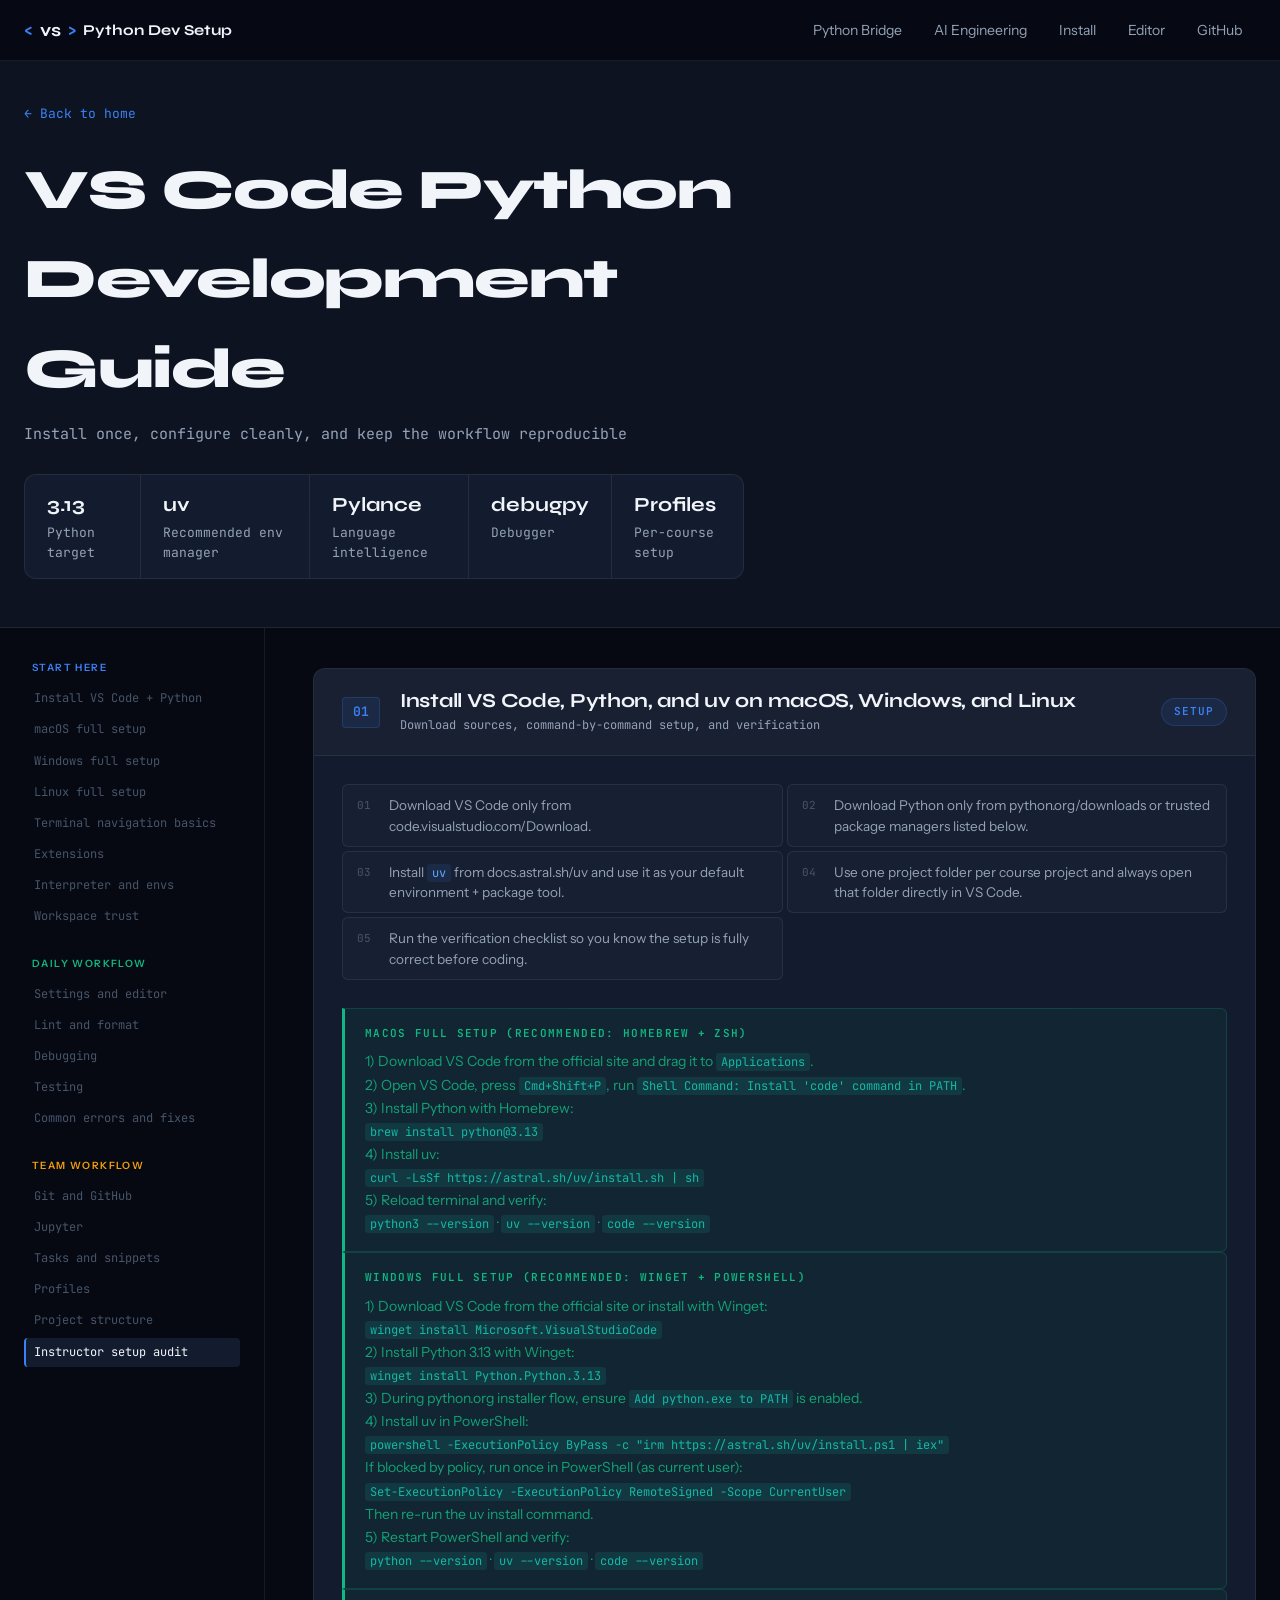
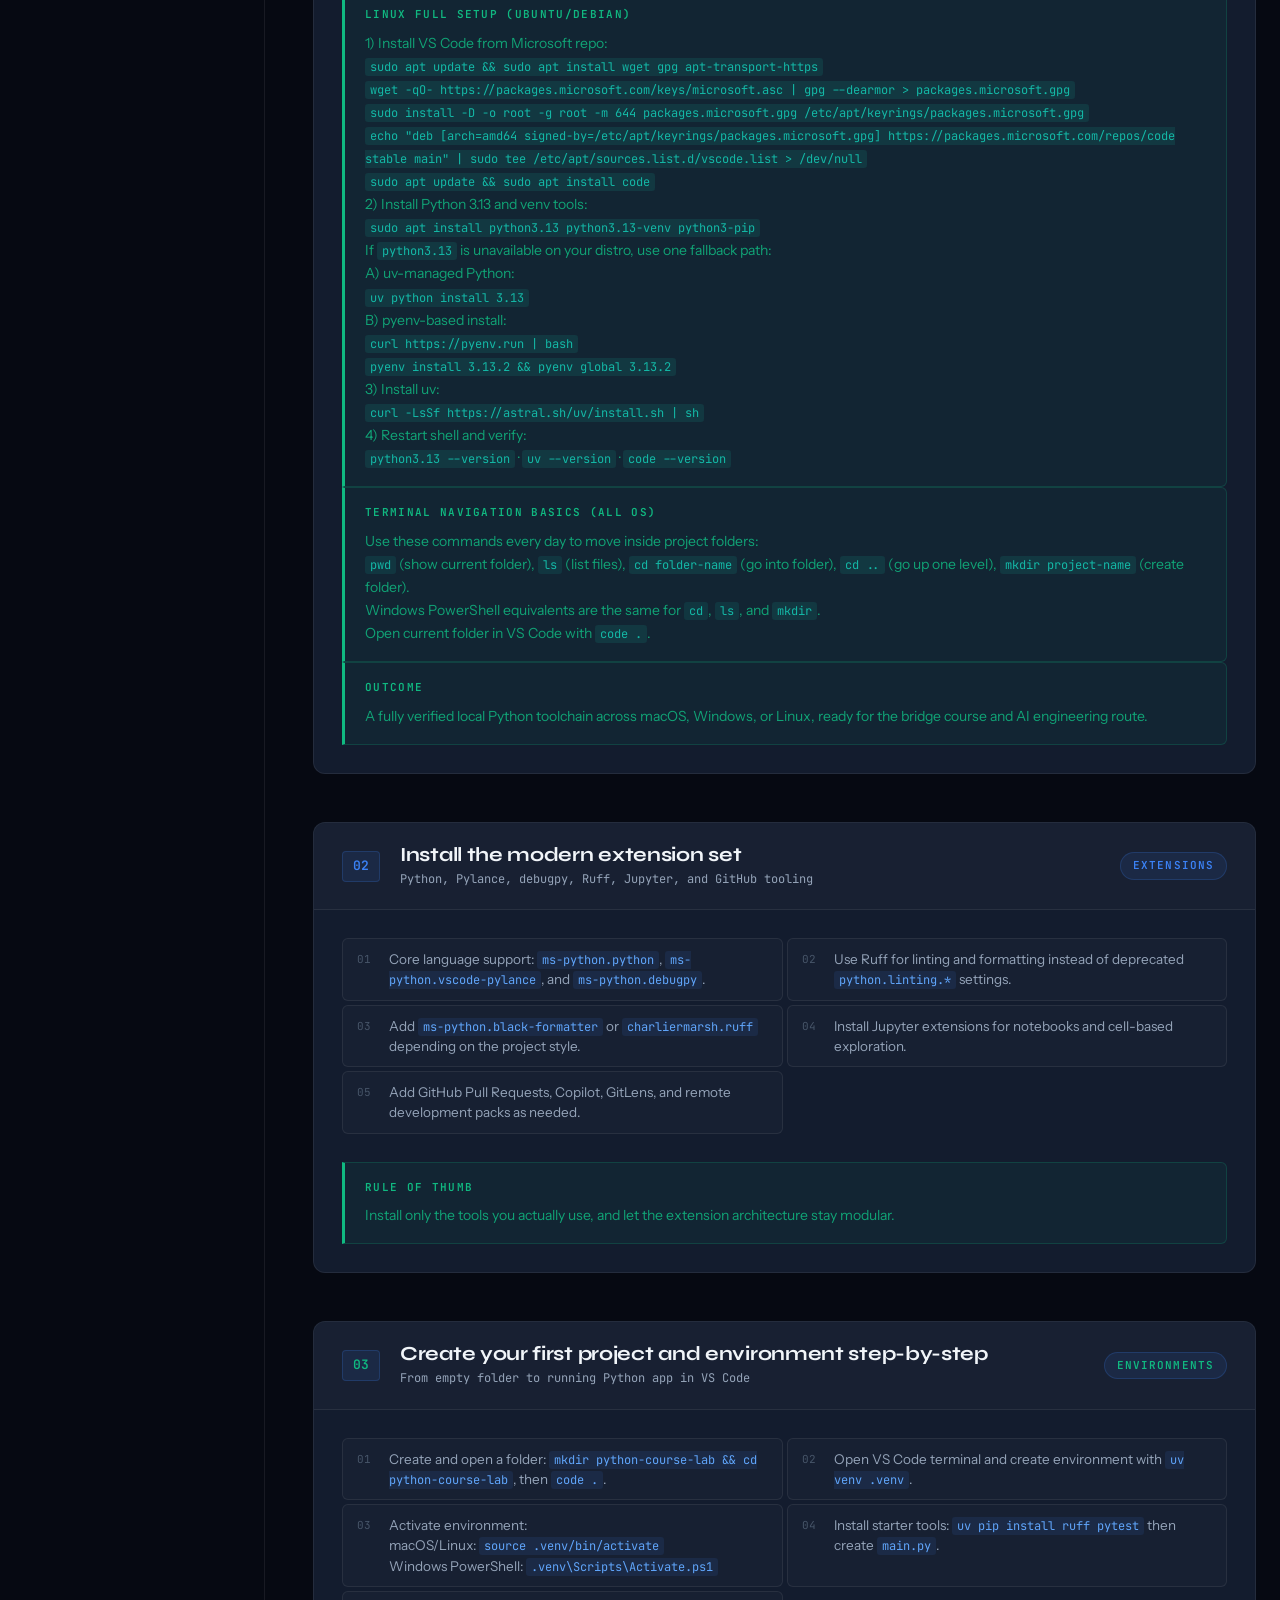
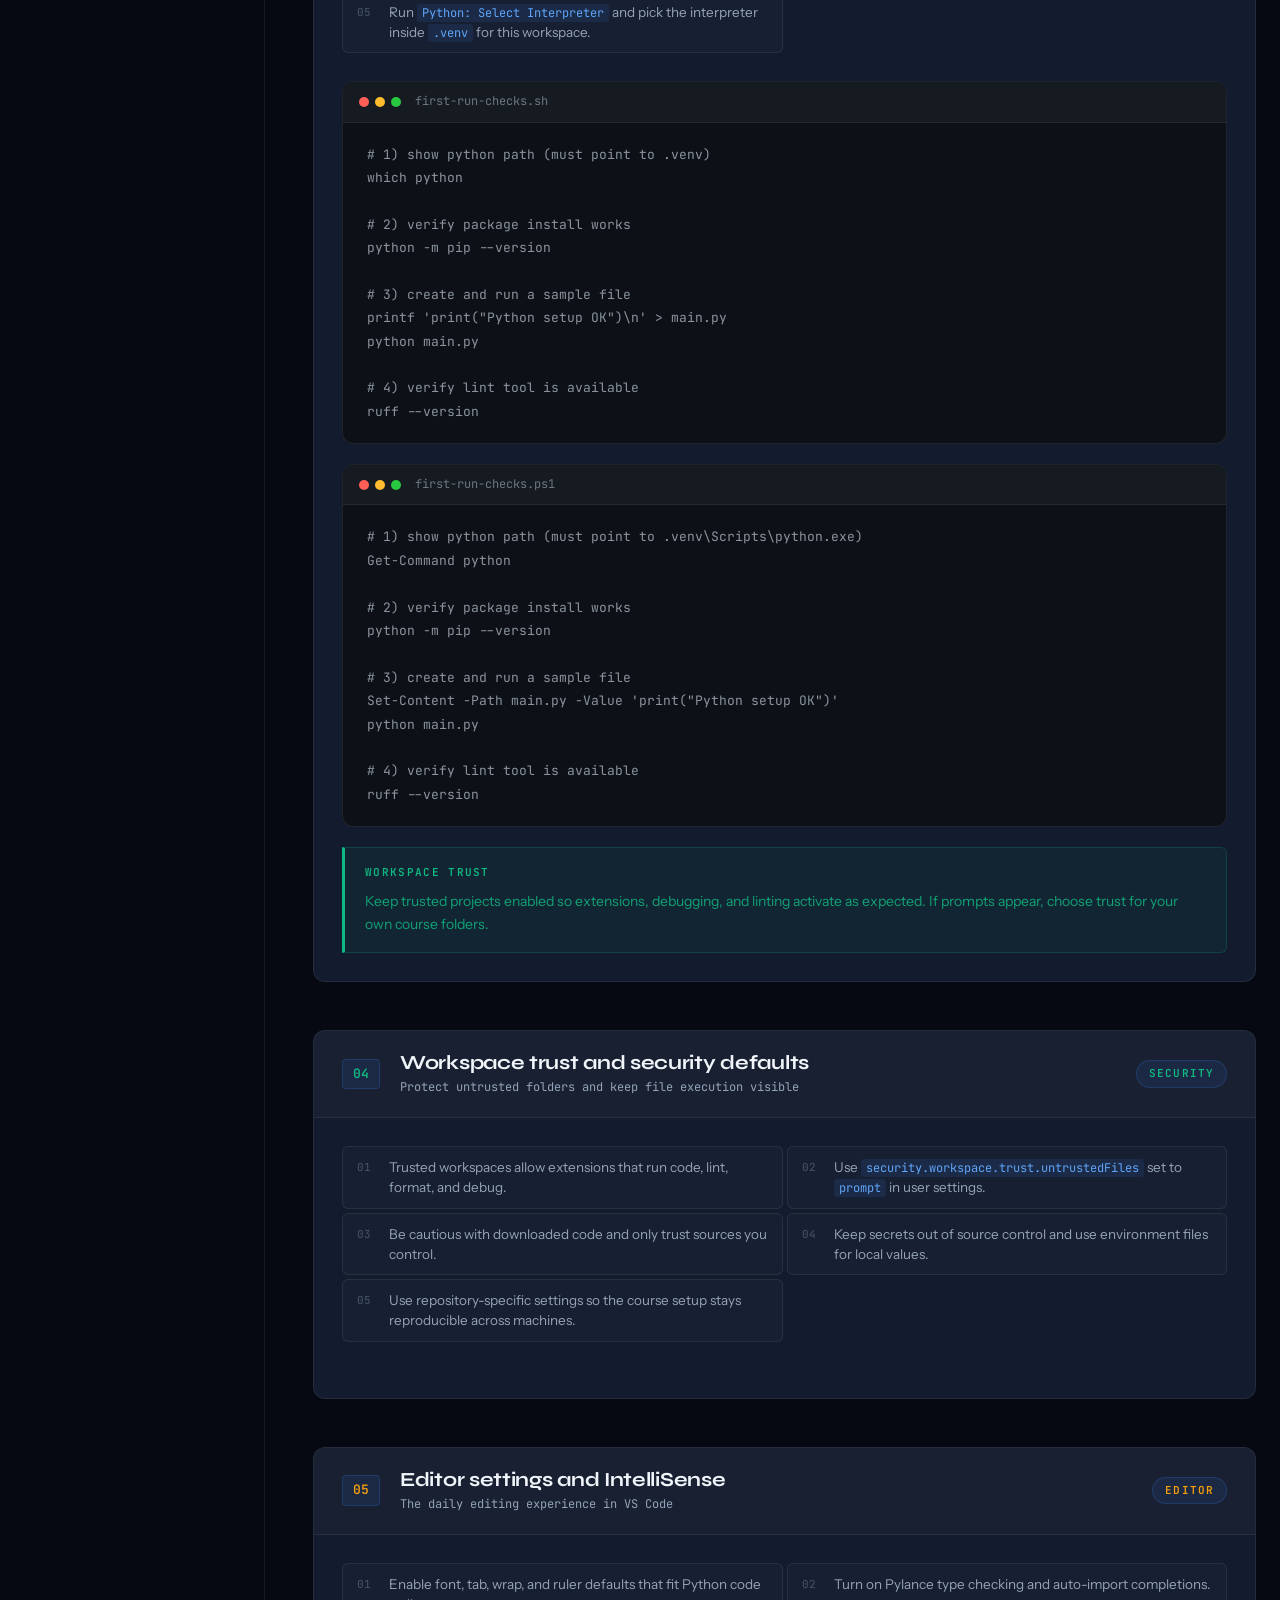
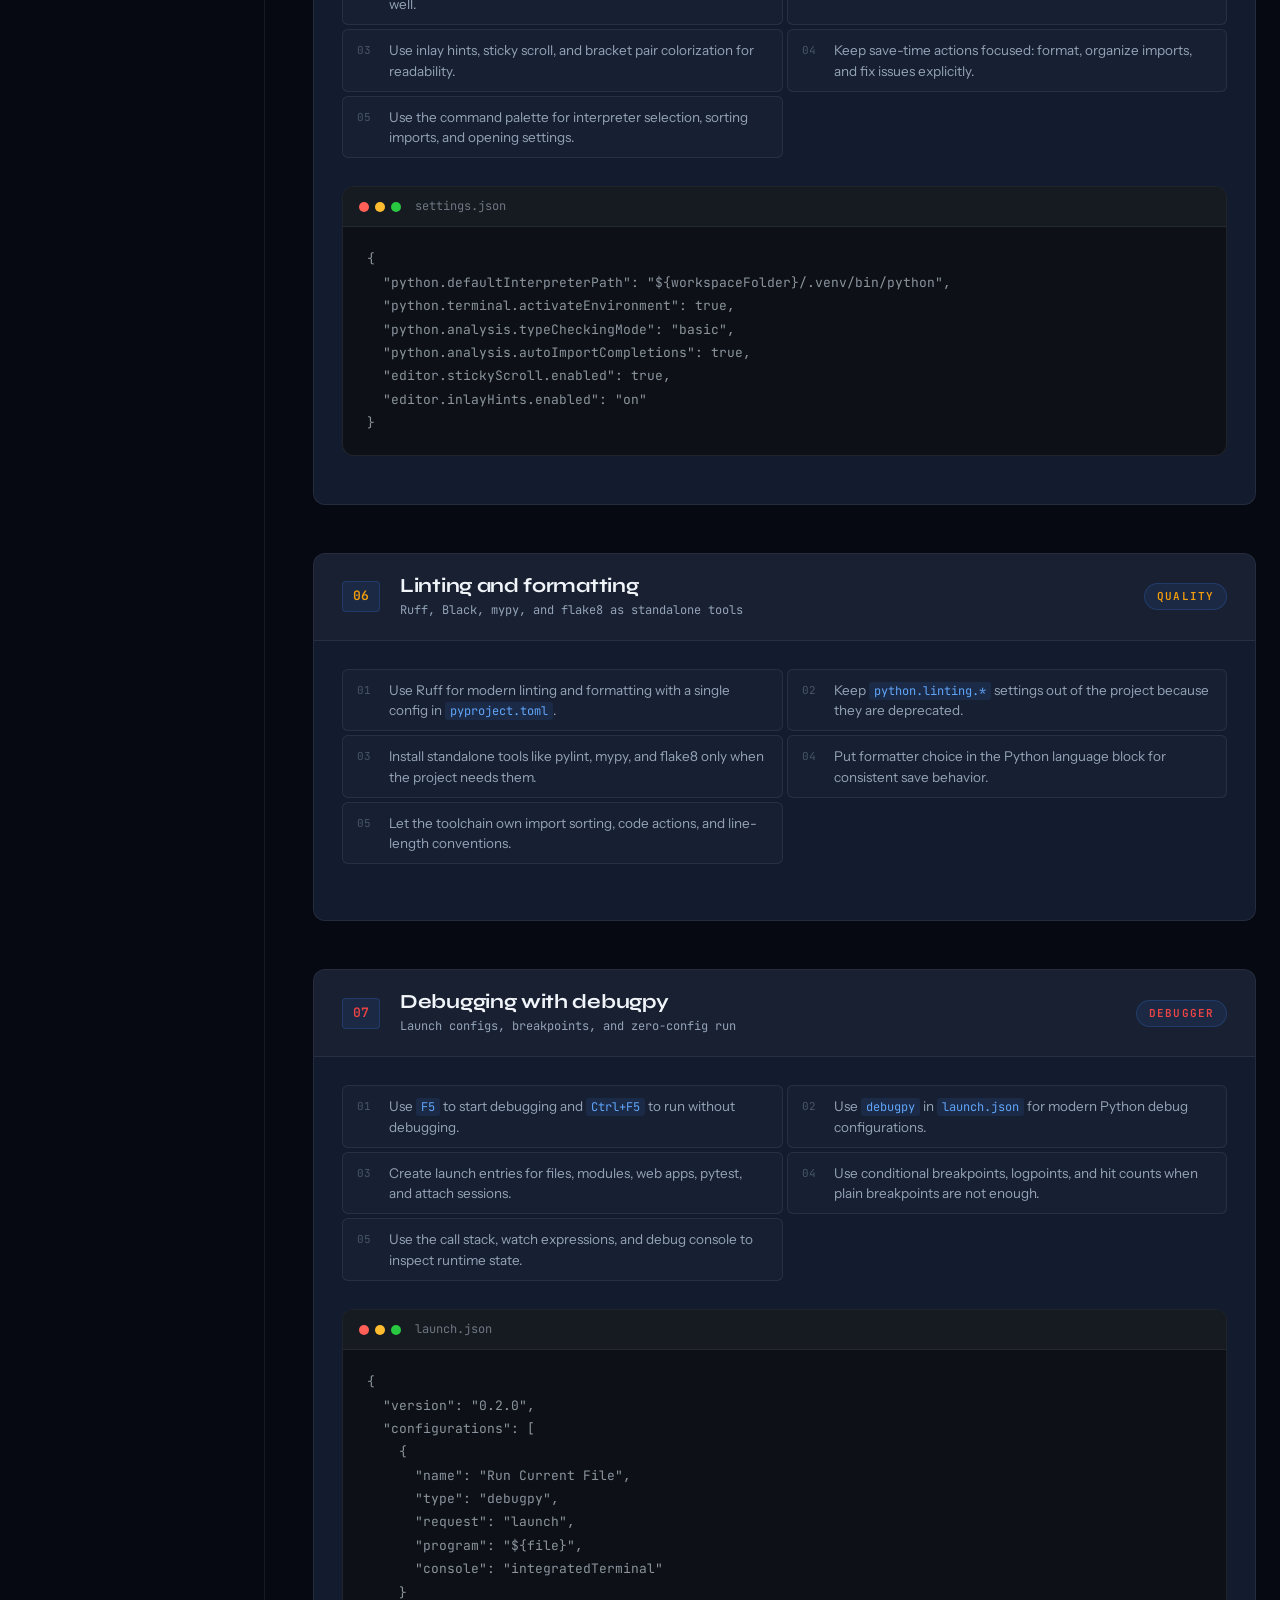
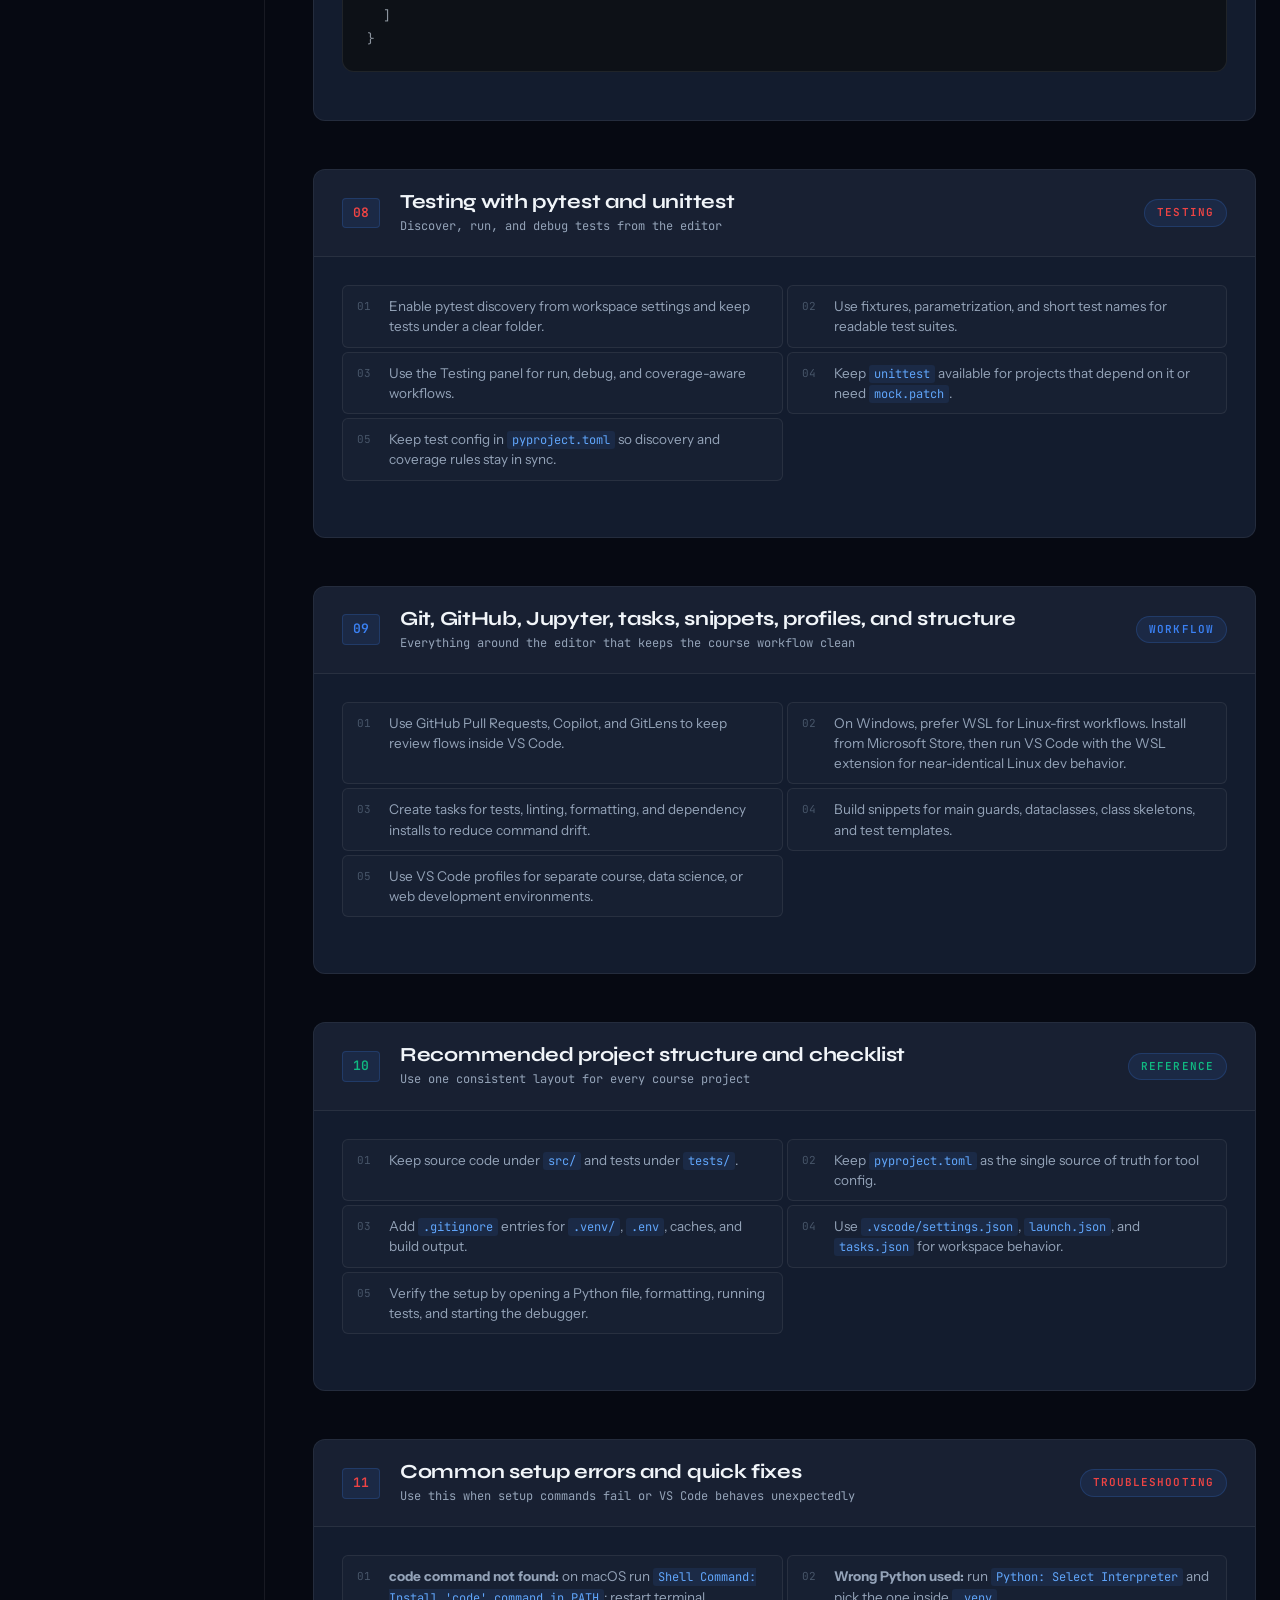
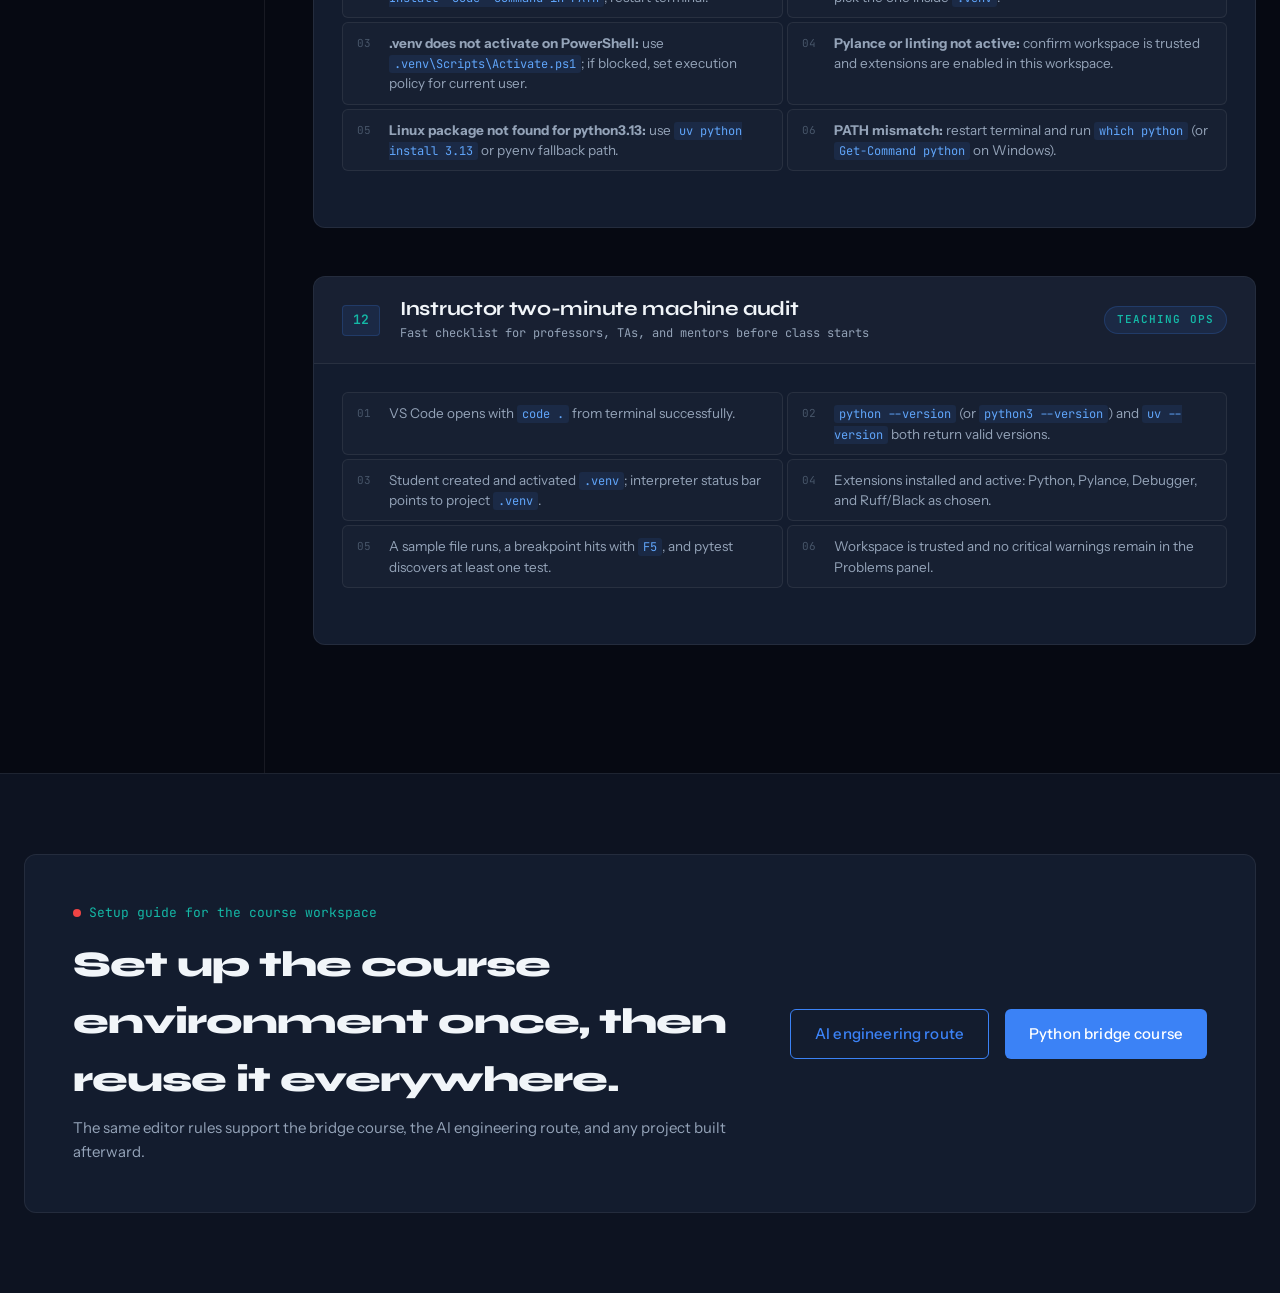
==== commit 0f6601d0: "Strengthen cross-platform setup guide and troubleshooting" ====
--- a/dev-setup/index.html
+++ b/dev-setup/index.html
@@ -54,6 +54,10 @@
         <div class="toc-section">
           <div class="toc-pillar" style="--tc:#3B82F6">Start here</div>
           <a href="#install" class="toc-link">Install VS Code + Python</a>
+          <a href="#macos-setup" class="toc-link">macOS full setup</a>
+          <a href="#windows-setup" class="toc-link">Windows full setup</a>
+          <a href="#linux-setup" class="toc-link">Linux full setup</a>
+          <a href="#navigate" class="toc-link">Terminal navigation basics</a>
           <a href="#extensions" class="toc-link">Extensions</a>
           <a href="#env" class="toc-link">Interpreter and envs</a>
           <a href="#trust" class="toc-link">Workspace trust</a>
@@ -64,6 +68,7 @@
           <a href="#lint" class="toc-link">Lint and format</a>
           <a href="#debug" class="toc-link">Debugging</a>
           <a href="#test" class="toc-link">Testing</a>
+          <a href="#troubleshoot" class="toc-link">Common errors and fixes</a>
         </div>
         <div class="toc-section">
           <div class="toc-pillar" style="--tc:#F59E0B">Team workflow</div>
@@ -72,6 +77,7 @@
           <a href="#tasks" class="toc-link">Tasks and snippets</a>
           <a href="#profiles" class="toc-link">Profiles</a>
           <a href="#structure" class="toc-link">Project structure</a>
+          <a href="#instructor-checklist" class="toc-link">Instructor setup audit</a>
         </div>
       </div>
     </aside>
@@ -82,21 +88,88 @@
           <div class="mh-left">
             <span class="mh-num">01</span>
             <div>
-              <h2>Install VS Code, Python, and uv</h2>
-              <span class="mh-meta">The baseline tooling for the course</span>
+              <h2>Install VS Code, Python, and uv on macOS, Windows, and Linux</h2>
+              <span class="mh-meta">Download sources, command-by-command setup, and verification</span>
             </div>
           </div>
           <span class="mh-badge" style="--mc:#3B82F6">Setup</span>
         </div>
         <div class="module-body">
           <div class="topic-list">
-            <div class="topic-item"><span class="ti-n">01</span><span>Install Visual Studio Code from the official site and add the <code>code</code> command to PATH.</span></div>
-            <div class="topic-item"><span class="ti-n">02</span><span>Use Python 3.13 for course work and verify the interpreter with <code>python3 --version</code>.</span></div>
-            <div class="topic-item"><span class="ti-n">03</span><span>Install <code>uv</code> and use it as the default project environment tool.</span></div>
-            <div class="topic-item"><span class="ti-n">04</span><span>Prefer <code>uv venv</code> and <code>uv pip install</code> for faster reproducible environments.</span></div>
-            <div class="topic-item"><span class="ti-n">05</span><span>Keep one workspace root per course project so settings stay local and predictable.</span></div>
-          </div>
-          <div class="project-box"><div class="pb-title">Outcome</div><div class="pb-body">A clean local Python toolchain ready for the bridge course and the AI engineering route.</div></div>
+            <div class="topic-item"><span class="ti-n">01</span><span>Download VS Code only from <a href="https://code.visualstudio.com/Download" target="_blank" rel="noopener noreferrer">code.visualstudio.com/Download</a>.</span></div>
+            <div class="topic-item"><span class="ti-n">02</span><span>Download Python only from <a href="https://www.python.org/downloads/" target="_blank" rel="noopener noreferrer">python.org/downloads</a> or trusted package managers listed below.</span></div>
+            <div class="topic-item"><span class="ti-n">03</span><span>Install <code>uv</code> from <a href="https://docs.astral.sh/uv/getting-started/installation/" target="_blank" rel="noopener noreferrer">docs.astral.sh/uv</a> and use it as your default environment + package tool.</span></div>
+            <div class="topic-item"><span class="ti-n">04</span><span>Use one project folder per course project and always open that folder directly in VS Code.</span></div>
+            <div class="topic-item"><span class="ti-n">05</span><span>Run the verification checklist so you know the setup is fully correct before coding.</span></div>
+          </div>
+
+          <div class="project-box">
+            <div class="pb-title" id="macos-setup">macOS full setup (recommended: Homebrew + zsh)</div>
+            <div class="pb-body">
+              1) Download VS Code from the official site and drag it to <code>Applications</code>.<br/>
+              2) Open VS Code, press <code>Cmd+Shift+P</code>, run <code>Shell Command: Install 'code' command in PATH</code>.<br/>
+              3) Install Python with Homebrew:<br/>
+              <code>brew install python@3.13</code><br/>
+              4) Install uv:<br/>
+              <code>curl -LsSf https://astral.sh/uv/install.sh | sh</code><br/>
+              5) Reload terminal and verify:<br/>
+              <code>python3 --version</code> · <code>uv --version</code> · <code>code --version</code>
+            </div>
+          </div>
+
+          <div class="project-box">
+            <div class="pb-title" id="windows-setup">Windows full setup (recommended: winget + PowerShell)</div>
+            <div class="pb-body">
+              1) Download VS Code from the official site or install with Winget:<br/>
+              <code>winget install Microsoft.VisualStudioCode</code><br/>
+              2) Install Python 3.13 with Winget:<br/>
+              <code>winget install Python.Python.3.13</code><br/>
+              3) During python.org installer flow, ensure <code>Add python.exe to PATH</code> is enabled.<br/>
+              4) Install uv in PowerShell:<br/>
+              <code>powershell -ExecutionPolicy ByPass -c "irm https://astral.sh/uv/install.ps1 | iex"</code><br/>
+              If blocked by policy, run once in PowerShell (as current user):<br/>
+              <code>Set-ExecutionPolicy -ExecutionPolicy RemoteSigned -Scope CurrentUser</code><br/>
+              Then re-run the uv install command.<br/>
+              5) Restart PowerShell and verify:<br/>
+              <code>python --version</code> · <code>uv --version</code> · <code>code --version</code>
+            </div>
+          </div>
+
+          <div class="project-box">
+            <div class="pb-title" id="linux-setup">Linux full setup (Ubuntu/Debian)</div>
+            <div class="pb-body">
+              1) Install VS Code from Microsoft repo:<br/>
+              <code>sudo apt update && sudo apt install wget gpg apt-transport-https</code><br/>
+              <code>wget -qO- https://packages.microsoft.com/keys/microsoft.asc | gpg --dearmor &gt; packages.microsoft.gpg</code><br/>
+              <code>sudo install -D -o root -g root -m 644 packages.microsoft.gpg /etc/apt/keyrings/packages.microsoft.gpg</code><br/>
+              <code>echo "deb [arch=amd64 signed-by=/etc/apt/keyrings/packages.microsoft.gpg] https://packages.microsoft.com/repos/code stable main" | sudo tee /etc/apt/sources.list.d/vscode.list &gt; /dev/null</code><br/>
+              <code>sudo apt update && sudo apt install code</code><br/>
+              2) Install Python 3.13 and venv tools:<br/>
+              <code>sudo apt install python3.13 python3.13-venv python3-pip</code><br/>
+              If <code>python3.13</code> is unavailable on your distro, use one fallback path:<br/>
+              A) uv-managed Python:<br/>
+              <code>uv python install 3.13</code><br/>
+              B) pyenv-based install:<br/>
+              <code>curl https://pyenv.run | bash</code><br/>
+              <code>pyenv install 3.13.2 &amp;&amp; pyenv global 3.13.2</code><br/>
+              3) Install uv:<br/>
+              <code>curl -LsSf https://astral.sh/uv/install.sh | sh</code><br/>
+              4) Restart shell and verify:<br/>
+              <code>python3.13 --version</code> · <code>uv --version</code> · <code>code --version</code>
+            </div>
+          </div>
+
+          <div class="project-box">
+            <div class="pb-title" id="navigate">Terminal navigation basics (all OS)</div>
+            <div class="pb-body">
+              Use these commands every day to move inside project folders:<br/>
+              <code>pwd</code> (show current folder), <code>ls</code> (list files), <code>cd folder-name</code> (go into folder), <code>cd ..</code> (go up one level), <code>mkdir project-name</code> (create folder).<br/>
+              Windows PowerShell equivalents are the same for <code>cd</code>, <code>ls</code>, and <code>mkdir</code>.<br/>
+              Open current folder in VS Code with <code>code .</code>.
+            </div>
+          </div>
+
+          <div class="project-box"><div class="pb-title">Outcome</div><div class="pb-body">A fully verified local Python toolchain across macOS, Windows, or Linux, ready for the bridge course and AI engineering route.</div></div>
         </div>
       </div>
 
@@ -128,21 +201,51 @@
           <div class="mh-left">
             <span class="mh-num">03</span>
             <div>
-              <h2>Pick the interpreter and create the environment</h2>
-              <span class="mh-meta">Interpreter selection, .venv, conda, and uv</span>
+              <h2>Create your first project and environment step-by-step</h2>
+              <span class="mh-meta">From empty folder to running Python app in VS Code</span>
             </div>
           </div>
           <span class="mh-badge" style="--mc:#10B981">Environments</span>
         </div>
         <div class="module-body">
           <div class="topic-list">
-            <div class="topic-item"><span class="ti-n">01</span><span>Use <code>Python: Select Interpreter</code> to point VS Code at the active environment.</span></div>
-            <div class="topic-item"><span class="ti-n">02</span><span>Create a project <code>.venv</code> with either <code>python -m venv</code> or <code>uv venv</code>.</span></div>
-            <div class="topic-item"><span class="ti-n">03</span><span>Set <code>python.defaultInterpreterPath</code> in workspace settings when you want a fixed interpreter.</span></div>
-            <div class="topic-item"><span class="ti-n">04</span><span>Let VS Code detect requirements files and install dependencies after environment creation.</span></div>
-            <div class="topic-item"><span class="ti-n">05</span><span>Use Conda only when the project genuinely needs it; otherwise keep the setup simple.</span></div>
-          </div>
-          <div class="project-box"><div class="pb-title">Workspace trust</div><div class="pb-body">Keep trusted projects enabled so extensions, debugging, and linting activate as expected.</div></div>
+            <div class="topic-item"><span class="ti-n">01</span><span>Create and open a folder: <code>mkdir python-course-lab &amp;&amp; cd python-course-lab</code>, then <code>code .</code>.</span></div>
+            <div class="topic-item"><span class="ti-n">02</span><span>Open VS Code terminal and create environment with <code>uv venv .venv</code>.</span></div>
+            <div class="topic-item"><span class="ti-n">03</span><span>Activate environment:<br/>macOS/Linux: <code>source .venv/bin/activate</code><br/>Windows PowerShell: <code>.venv\Scripts\Activate.ps1</code></span></div>
+            <div class="topic-item"><span class="ti-n">04</span><span>Install starter tools: <code>uv pip install ruff pytest</code> then create <code>main.py</code>.</span></div>
+            <div class="topic-item"><span class="ti-n">05</span><span>Run <code>Python: Select Interpreter</code> and pick the interpreter inside <code>.venv</code> for this workspace.</span></div>
+          </div>
+          <div class="code-block">
+            <div class="cb-header"><span class="cb-dot r"></span><span class="cb-dot y"></span><span class="cb-dot g"></span><span class="cb-file">first-run-checks.sh</span></div>
+            <pre><code># 1) show python path (must point to .venv)
+which python
+
+# 2) verify package install works
+python -m pip --version
+
+# 3) create and run a sample file
+printf 'print("Python setup OK")\n' > main.py
+python main.py
+
+# 4) verify lint tool is available
+ruff --version</code></pre>
+          </div>
+          <div class="code-block">
+            <div class="cb-header"><span class="cb-dot r"></span><span class="cb-dot y"></span><span class="cb-dot g"></span><span class="cb-file">first-run-checks.ps1</span></div>
+            <pre><code># 1) show python path (must point to .venv\Scripts\python.exe)
+Get-Command python
+
+# 2) verify package install works
+python -m pip --version
+
+# 3) create and run a sample file
+Set-Content -Path main.py -Value 'print("Python setup OK")'
+python main.py
+
+# 4) verify lint tool is available
+ruff --version</code></pre>
+          </div>
+          <div class="project-box"><div class="pb-title">Workspace trust</div><div class="pb-body">Keep trusted projects enabled so extensions, debugging, and linting activate as expected. If prompts appear, choose trust for your own course folders.</div></div>
         </div>
       </div>
 
@@ -296,7 +399,7 @@
         <div class="module-body">
           <div class="topic-list">
             <div class="topic-item"><span class="ti-n">01</span><span>Use GitHub Pull Requests, Copilot, and GitLens to keep review flows inside VS Code.</span></div>
-            <div class="topic-item"><span class="ti-n">02</span><span>Use Jupyter notebooks and <code># %%</code> cells for interactive Python work when needed.</span></div>
+            <div class="topic-item"><span class="ti-n">02</span><span>On Windows, prefer WSL for Linux-first workflows. Install from Microsoft Store, then run VS Code with the WSL extension for near-identical Linux dev behavior.</span></div>
             <div class="topic-item"><span class="ti-n">03</span><span>Create tasks for tests, linting, formatting, and dependency installs to reduce command drift.</span></div>
             <div class="topic-item"><span class="ti-n">04</span><span>Build snippets for main guards, dataclasses, class skeletons, and test templates.</span></div>
             <div class="topic-item"><span class="ti-n">05</span><span>Use VS Code profiles for separate course, data science, or web development environments.</span></div>
@@ -322,6 +425,52 @@
             <div class="topic-item"><span class="ti-n">03</span><span>Add <code>.gitignore</code> entries for <code>.venv/</code>, <code>.env</code>, caches, and build output.</span></div>
             <div class="topic-item"><span class="ti-n">04</span><span>Use <code>.vscode/settings.json</code>, <code>launch.json</code>, and <code>tasks.json</code> for workspace behavior.</span></div>
             <div class="topic-item"><span class="ti-n">05</span><span>Verify the setup by opening a Python file, formatting, running tests, and starting the debugger.</span></div>
+          </div>
+        </div>
+      </div>
+
+      <div class="module" id="troubleshoot">
+        <div class="module-head" style="--mc:#EF4444">
+          <div class="mh-left">
+            <span class="mh-num">11</span>
+            <div>
+              <h2>Common setup errors and quick fixes</h2>
+              <span class="mh-meta">Use this when setup commands fail or VS Code behaves unexpectedly</span>
+            </div>
+          </div>
+          <span class="mh-badge" style="--mc:#EF4444">Troubleshooting</span>
+        </div>
+        <div class="module-body">
+          <div class="topic-list">
+            <div class="topic-item"><span class="ti-n">01</span><span><strong>code command not found:</strong> on macOS run <code>Shell Command: Install 'code' command in PATH</code>; restart terminal.</span></div>
+            <div class="topic-item"><span class="ti-n">02</span><span><strong>Wrong Python used:</strong> run <code>Python: Select Interpreter</code> and pick the one inside <code>.venv</code>.</span></div>
+            <div class="topic-item"><span class="ti-n">03</span><span><strong>.venv does not activate on PowerShell:</strong> use <code>.venv\Scripts\Activate.ps1</code>; if blocked, set execution policy for current user.</span></div>
+            <div class="topic-item"><span class="ti-n">04</span><span><strong>Pylance or linting not active:</strong> confirm workspace is trusted and extensions are enabled in this workspace.</span></div>
+            <div class="topic-item"><span class="ti-n">05</span><span><strong>Linux package not found for python3.13:</strong> use <code>uv python install 3.13</code> or pyenv fallback path.</span></div>
+            <div class="topic-item"><span class="ti-n">06</span><span><strong>PATH mismatch:</strong> restart terminal and run <code>which python</code> (or <code>Get-Command python</code> on Windows).</span></div>
+          </div>
+        </div>
+      </div>
+
+      <div class="module" id="instructor-checklist">
+        <div class="module-head" style="--mc:#14B8A6">
+          <div class="mh-left">
+            <span class="mh-num">12</span>
+            <div>
+              <h2>Instructor two-minute machine audit</h2>
+              <span class="mh-meta">Fast checklist for professors, TAs, and mentors before class starts</span>
+            </div>
+          </div>
+          <span class="mh-badge" style="--mc:#14B8A6">Teaching ops</span>
+        </div>
+        <div class="module-body">
+          <div class="topic-list">
+            <div class="topic-item"><span class="ti-n">01</span><span>VS Code opens with <code>code .</code> from terminal successfully.</span></div>
+            <div class="topic-item"><span class="ti-n">02</span><span><code>python --version</code> (or <code>python3 --version</code>) and <code>uv --version</code> both return valid versions.</span></div>
+            <div class="topic-item"><span class="ti-n">03</span><span>Student created and activated <code>.venv</code>; interpreter status bar points to project <code>.venv</code>.</span></div>
+            <div class="topic-item"><span class="ti-n">04</span><span>Extensions installed and active: Python, Pylance, Debugger, and Ruff/Black as chosen.</span></div>
+            <div class="topic-item"><span class="ti-n">05</span><span>A sample file runs, a breakpoint hits with <code>F5</code>, and pytest discovers at least one test.</span></div>
+            <div class="topic-item"><span class="ti-n">06</span><span>Workspace is trusted and no critical warnings remain in the Problems panel.</span></div>
           </div>
         </div>
       </div>
